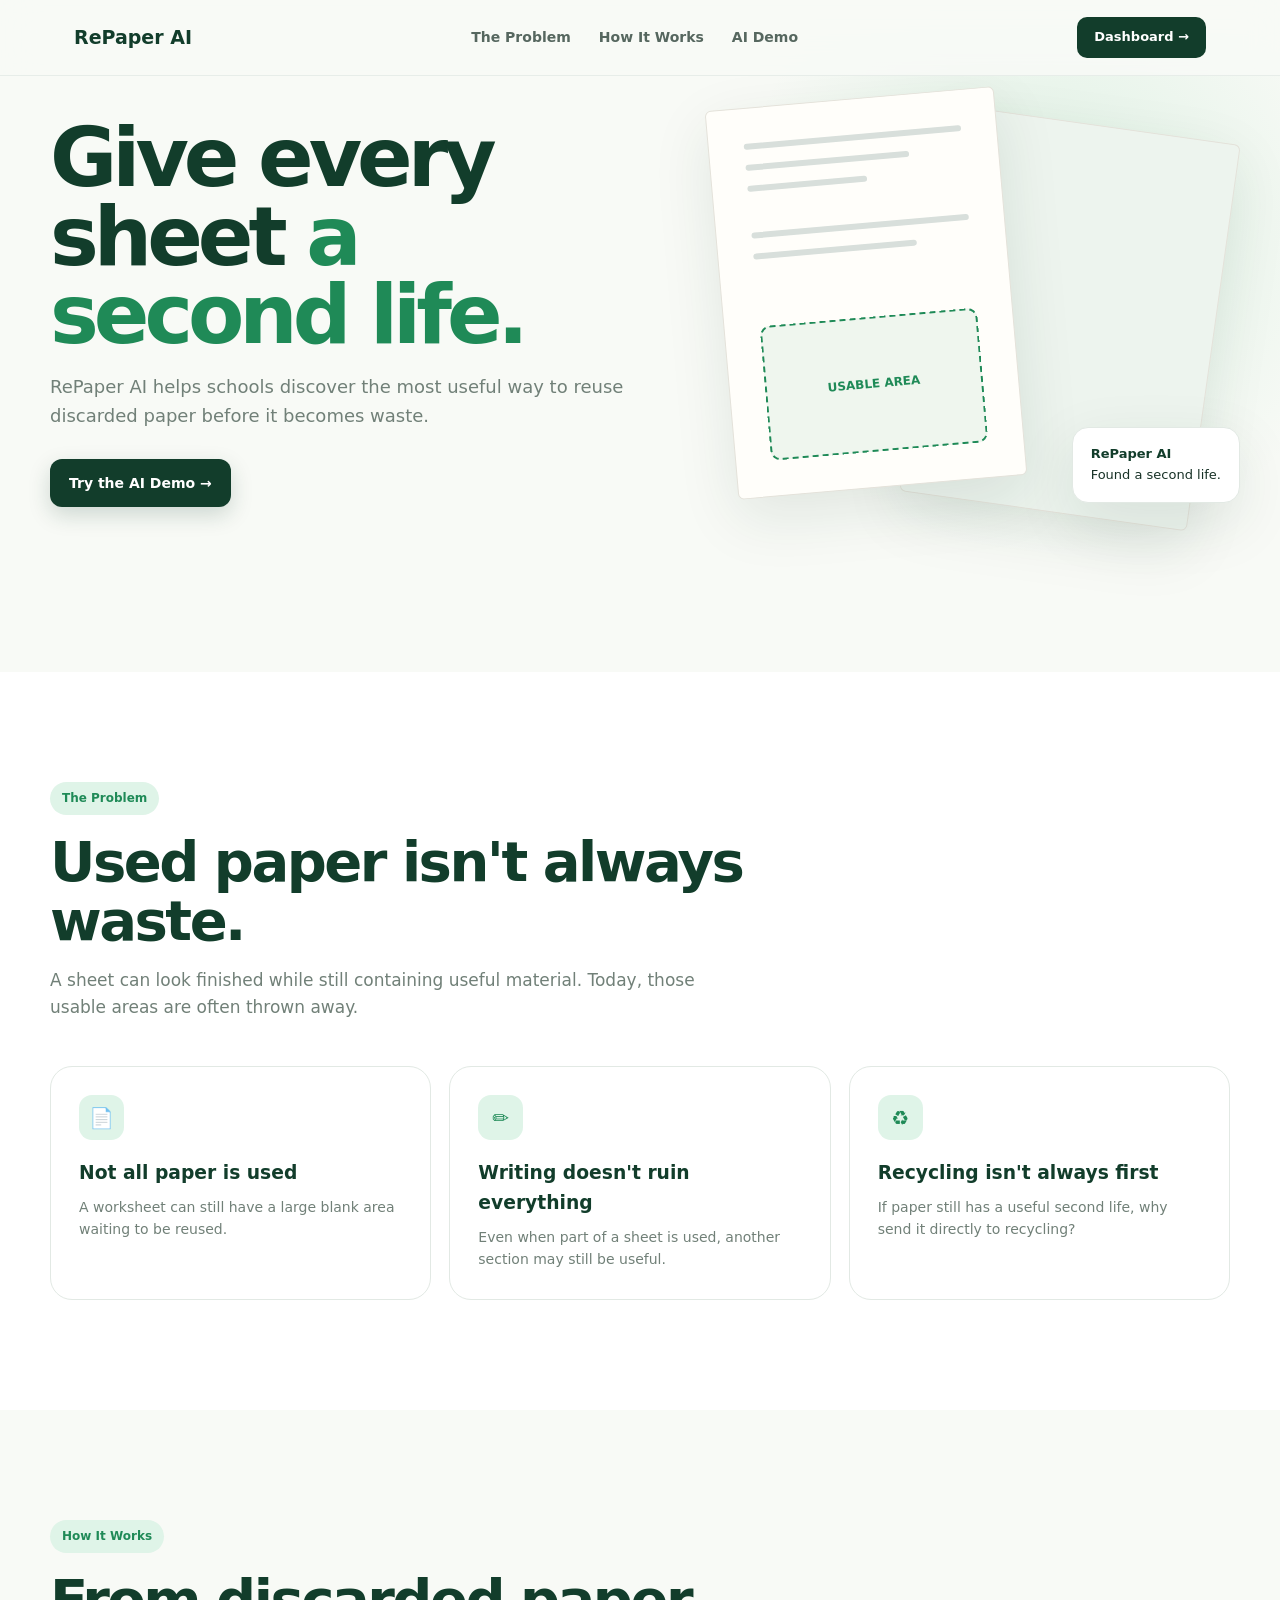
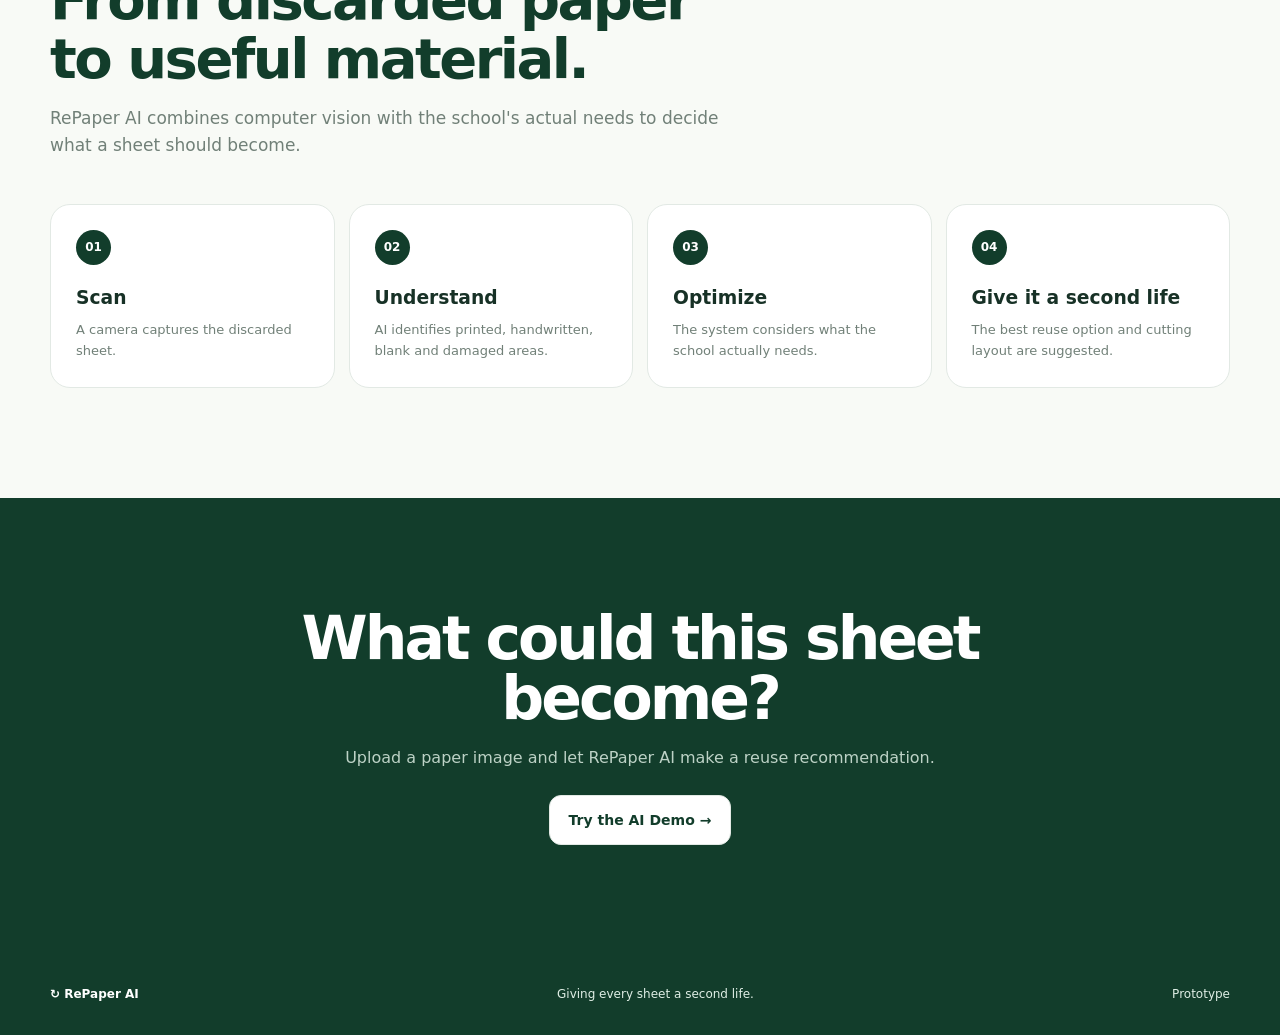
==== index.html @ 97ad45c4 "initial commit" ====
<!DOCTYPE html>
<html lang="en">
<head>
  <meta charset="UTF-8">
  <meta name="viewport" content="width=device-width, initial-scale=1.0">

  <title>RePaper AI</title>

  <link rel="stylesheet" href="style.css">
</head>

<body>

<nav class="navbar">

  <div class="nav">

    <a href="index.html" class="logo">
      RePaper AI
    </a>

    <div class="nav-links">
      <a href="#problem">The Problem</a>
      <a href="#how">How It Works</a>
      <a href="demo.html">AI Demo</a>
    </div>

    <a href="dashboard.html" class="nav-button">
      Dashboard →
    </a>

  </div>

</nav>


<main class="page">

  <!-- HERO -->

  <section class="hero">

    <div class="container hero-grid">

      <div>

        <h1>
          Give every sheet
          <span>a second life.</span>
        </h1>

        <p class="hero-text">
          RePaper AI helps schools discover the most useful
          way to reuse discarded paper before it becomes waste.
        </p>

        <div class="hero-buttons">

          <a href="demo.html" class="btn btn-primary">
            Try the AI Demo →
          </a>

        </div>

      </div>


      <div class="paper-scene">

        <div class="paper back"></div>

        <div class="paper front">

          <div class="paper-line"></div>
          <div class="paper-line medium"></div>
          <div class="paper-line short"></div>

          <br>

          <div class="paper-line"></div>
          <div class="paper-line medium"></div>

          <div class="blank-area">
            USABLE AREA
          </div>

        </div>

        <div class="ai-bubble">

          <strong>
            RePaper AI
          </strong>

          Found a
          second life.

        </div>

      </div>

    </div>

  </section>


  <!-- PROBLEM -->

  <section id="problem" class="problem">

    <div class="container">

      <div class="section-title">

        <div class="eyebrow">
          The Problem
        </div>

        <h2>
          Used paper isn't always waste.
        </h2>

        <p>
          A sheet can look finished while still containing
          useful material. Today, those usable areas are often
          thrown away.
        </p>

      </div>


      <div class="problem-grid">

        <div class="card">

          <div class="card-icon">📄</div>

          <h3>
            Not all paper is used
          </h3>

          <p>
            A worksheet can still have a large blank area
            waiting to be reused.
          </p>

        </div>


        <div class="card">

          <div class="card-icon">✏️</div>

          <h3>
            Writing doesn't ruin everything
          </h3>

          <p>
            Even when part of a sheet is used, another
            section may still be useful.
          </p>

        </div>


        <div class="card">

          <div class="card-icon">♻️</div>

          <h3>
            Recycling isn't always first
          </h3>

          <p>
            If paper still has a useful second life,
            why send it directly to recycling?
          </p>

        </div>

      </div>

    </div>

  </section>


  <!-- HOW IT WORKS -->

  <section id="how">

    <div class="container">

      <div class="section-title">

        <div class="eyebrow">
          How It Works
        </div>

        <h2>
          From discarded paper to useful material.
        </h2>

        <p>
          RePaper AI combines computer vision with the
          school's actual needs to decide what a sheet
          should become.
        </p>

      </div>


      <div class="steps">

        <div class="step">

          <div class="step-number">
            01
          </div>

          <h3>
            Scan
          </h3>

          <p>
            A camera captures the discarded sheet.
          </p>

        </div>


        <div class="step">

          <div class="step-number">
            02
          </div>

          <h3>
            Understand
          </h3>

          <p>
            AI identifies printed, handwritten,
            blank and damaged areas.
          </p>

        </div>


        <div class="step">

          <div class="step-number">
            03
          </div>

          <h3>
            Optimize
          </h3>

          <p>
            The system considers what the school
            actually needs.
          </p>

        </div>


        <div class="step">

          <div class="step-number">
            04
          </div>

          <h3>
            Give it a second life
          </h3>

          <p>
            The best reuse option and cutting layout
            are suggested.
          </p>

        </div>

      </div>

    </div>

  </section>


  <!-- CTA -->

  <section class="cta">

    <div class="cta-inner">

      <h2>
        What could this sheet become?
      </h2>

      <p>
        Upload a paper image and let RePaper AI make
        a reuse recommendation.
      </p>

      <a href="demo.html" class="btn btn-secondary">
        Try the AI Demo →
      </a>

    </div>

  </section>

</main>


<footer>

  <div class="container footer">

    <strong>
      ↻ RePaper AI
    </strong>

    <span>
      Giving every sheet a second life.
    </span>

    <span>
      Prototype
    </span>

  </div>

</footer>

</body>
</html>
---- style.css ----
:root {
  --green-dark: #123d2b;
  --green: #1f8a57;
  --green-light: #dff4e8;
  --cream: #f8faf6;
  --paper: #fffefa;
  --text: #173126;
  --muted: #718078;
  --line: #e2e9e4;
  --white: #ffffff;
  --shadow: 0 20px 60px rgba(18, 61, 43, 0.1);
  --radius: 22px;
}

* {
  box-sizing: border-box;
  margin: 0;
  padding: 0;
}

html {
  scroll-behavior: smooth;
}

body {
  font-family:
    Inter,
    ui-sans-serif,
    system-ui,
    -apple-system,
    BlinkMacSystemFont,
    "Segoe UI",
    sans-serif;

  background: var(--cream);
  color: var(--text);
  line-height: 1.6;
}

a {
  color: inherit;
  text-decoration: none;
}

button,
input,
select {
  font: inherit;
}

button {
  cursor: pointer;
}

/* NAV */

.navbar {
  position: fixed;
  top: 0;
  left: 0;
  right: 0;
  z-index: 100;

  height: 76px;

  background: rgba(248, 250, 246, 0.88);
  backdrop-filter: blur(18px);

  border-bottom: 1px solid rgba(226, 233, 228, 0.7);
}

.nav {
  position: relative;
  max-width: 1180px;
  height: 100%;
  margin: auto;
  padding: 0 24px;

  display: flex;
  align-items: center;
  justify-content: space-between;
}

.logo {
  position: relative;
  z-index: 1;
  display: flex;
  align-items: center;
  gap: 10px;

  font-weight: 850;
  font-size: 19px;
  color: var(--green-dark);
}

.logo-mark {
  width: 37px;
  height: 37px;

  display: grid;
  place-items: center;

  border-radius: 11px;

  background: var(--green-dark);
  color: white;

  font-size: 20px;
}

.nav-links {
  display: flex;
  gap: 28px;

  color: #56675f;
  font-size: 14px;
  font-weight: 600;
}

.nav-links a:hover {
  color: var(--green);
}

.nav-button {
  padding: 10px 17px;

  border-radius: 10px;

  background: var(--green-dark);
  color: white;

  font-size: 13px;
  font-weight: 700;
}

.page-title-pill {
  position: absolute;
  left: 50%;
  top: 50%;
  transform: translate(-50%, -50%);
  display: inline-flex;
  align-items: center;
  justify-content: center;
  color: var(--green-dark);
  font-size: 18px;
  font-weight: 900;
  letter-spacing: 0.10em;
  text-transform: uppercase;
  z-index: 0;
}

.nav-button {
  position: relative;
  z-index: 1;
}

/* GENERAL */

.container {
  width: min(1180px, calc(100% - 48px));
  margin: auto;
}

.page {
  padding-top: 52px;
}

section {
  padding: 110px 0;
}

.eyebrow {
  display: inline-flex;
  padding: 7px 12px;

  background: var(--green-light);
  color: var(--green);

  border-radius: 999px;

  font-size: 12px;
  font-weight: 800;

  margin-bottom: 18px;
}

.section-title {
  max-width: 700px;
  margin-bottom: 45px;
}

.section-title h2 {
  font-size: clamp(36px, 5vw, 56px);
  line-height: 1.05;
  letter-spacing: -2.5px;

  color: var(--green-dark);

  margin-bottom: 16px;
}

.section-title p {
  color: var(--muted);
  font-size: 17px;
}

.btn {
  display: inline-flex;
  align-items: center;
  justify-content: center;
  gap: 8px;

  border: 0;
  border-radius: 12px;

  padding: 13px 19px;

  font-size: 14px;
  font-weight: 750;

  transition: 0.2s;
}

.btn:hover {
  transform: translateY(-2px);
}

.btn-primary {
  background: var(--green-dark);
  color: white;

  box-shadow: 0 8px 22px rgba(18, 61, 43, 0.18);
}

.btn-secondary {
  background: white;
  color: var(--green-dark);
  border: 1px solid var(--line);
}

/* HERO */

.hero {
  min-height: 620px;
  padding-top: 12px;

  display: flex;
  align-items: center;

  position: relative;
  overflow: hidden;

  background:
    radial-gradient(
      circle at 82% 30%,
      rgba(79, 190, 125, 0.16),
      transparent 28%
    ),
    var(--cream);
}

.hero-grid {
  display: grid;
  grid-template-columns: 1fr 0.9fr;
  gap: 42px;

  align-items: center;
}

.hero h1 {
  max-width: 720px;

  font-size: clamp(52px, 7vw, 82px);
  line-height: 0.96;
  letter-spacing: -5px;

  color: var(--green-dark);

  margin: 0 0 18px;
}

.hero h1 span {
  color: var(--green);
}

.hero-text {
  max-width: 610px;

  color: var(--muted);

  font-size: 18px;

  margin-bottom: 28px;
}

.hero-buttons {
  display: flex;
  gap: 10px;
  flex-wrap: wrap;
}

/* PAPER VISUAL */

.paper-scene {
  position: relative;
  height: 470px;
}

.paper {
  position: absolute;

  width: 290px;
  height: 390px;

  background: var(--paper);

  border: 1px solid #e4e2da;

  border-radius: 6px;

  box-shadow: var(--shadow);
}

.paper.back {
  top: 45px;
  right: 15px;

  transform: rotate(8deg);

  background: #edf4ee;
}

.paper.front {
  top: 20px;
  left: 30px;

  transform: rotate(-5deg);

  padding: 35px;
}

.paper-line {
  height: 6px;
  background: #d8dfdb;
  border-radius: 10px;

  margin-bottom: 15px;
}

.paper-line.short {
  width: 55%;
}

.paper-line.medium {
  width: 75%;
}

.blank-area {
  position: absolute;

  left: 35px;
  right: 35px;
  bottom: 35px;

  height: 135px;

  border: 2px dashed var(--green);

  background: rgba(31, 138, 87, 0.07);

  border-radius: 10px;

  display: grid;
  place-items: center;

  color: var(--green);
  font-size: 12px;
  font-weight: 800;
}

.ai-bubble {
  position: absolute;

  right: -10px;
  bottom: 45px;

  padding: 16px 18px;

  background: white;

  border: 1px solid var(--line);

  border-radius: 16px;

  box-shadow: var(--shadow);

  font-size: 13px;
}

.ai-bubble strong {
  display: block;
  color: var(--green-dark);
}

/* PROBLEM */

.problem {
  background: white;
}

.problem-grid {
  display: grid;
  grid-template-columns: repeat(3, 1fr);
  gap: 18px;
}

.card {
  padding: 28px;

  background: white;

  border: 1px solid var(--line);
  border-radius: var(--radius);

  transition: 0.25s;
}

.card:hover {
  transform: translateY(-5px);
  box-shadow: var(--shadow);
}

.card-icon {
  width: 45px;
  height: 45px;

  display: grid;
  place-items: center;

  background: var(--green-light);
  color: var(--green);

  border-radius: 13px;

  margin-bottom: 18px;

  font-size: 20px;
}

.card h3 {
  color: var(--green-dark);
  margin-bottom: 8px;
}

.card p {
  color: var(--muted);
  font-size: 14px;
}

/* HOW IT WORKS */

.steps {
  display: grid;
  grid-template-columns: repeat(4, 1fr);
  gap: 14px;
}

.step {
  position: relative;

  padding: 25px;

  background: white;

  border: 1px solid var(--line);
  border-radius: 20px;
}

.step-number {
  width: 35px;
  height: 35px;

  display: grid;
  place-items: center;

  border-radius: 50%;

  background: var(--green-dark);
  color: white;

  font-size: 12px;
  font-weight: 800;

  margin-bottom: 18px;
}

.step h3 {
  margin-bottom: 7px;
}

.step p {
  color: var(--muted);
  font-size: 13px;
}

/* CTA */

.cta {
  background: var(--green-dark);
  color: white;

  text-align: center;
}

.cta-inner {
  max-width: 720px;
  margin: auto;
}

.cta h2 {
  font-size: clamp(38px, 5vw, 60px);
  line-height: 1;
  letter-spacing: -3px;

  margin-bottom: 17px;
}

.cta p {
  color: #bdd2c6;
  margin-bottom: 25px;
}

/* DEMO */

.demo-page {
  min-height: calc(100vh - 76px);
  padding: 100px 0;
}

.demo-layout {
  display: grid;
  grid-template-columns: 0.9fr 1.1fr;
  gap: 20px;
}

.demo-card {
  background: white;

  border: 1px solid var(--line);
  border-radius: 25px;

  padding: 25px;

  box-shadow: var(--shadow);
}

.upload {
  min-height: 420px;

  border: 2px dashed #cbd9d0;

  border-radius: 18px;

  display: flex;
  flex-direction: column;
  align-items: center;
  justify-content: center;

  text-align: center;

  padding: 30px;

  transition: 0.2s;
}

.upload:hover {
  border-color: var(--green);
  background: #f7fcf8;
}

.upload-icon {
  font-size: 45px;
  margin-bottom: 14px;
}

.upload h3 {
  color: var(--green-dark);
  margin-bottom: 7px;
}

.upload p {
  color: var(--muted);
  font-size: 13px;
  margin-bottom: 20px;
}

#fileInput {
  display: none;
}

.analysis {
  min-height: 420px;
}

.analysis-placeholder {
  height: 360px;

  display: grid;
  place-items: center;

  text-align: center;

  color: var(--muted);
}

.result {
  display: none;
}

.result-top {
  display: flex;
  align-items: center;
  gap: 15px;

  padding-bottom: 20px;

  border-bottom: 1px solid var(--line);
}

.confidence {
  width: 68px;
  height: 68px;

  border-radius: 50%;

  background: var(--green-light);

  display: grid;
  place-items: center;

  color: var(--green);

  font-size: 17px;
  font-weight: 850;
}

.result-top strong {
  color: var(--green-dark);
}

.result-top p {
  color: var(--muted);
  font-size: 12px;
}

.recommendation {
  padding: 20px 0;
}

.recommendation-label {
  color: var(--muted);
  font-size: 11px;
  text-transform: uppercase;
  letter-spacing: 1px;
}

.recommendation h3 {
  color: var(--green);
  font-size: 25px;
  margin-top: 3px;
}

.recommendation p {
  color: var(--muted);
  font-size: 14px;
}

.text-only-result {
  min-height: 220px;
  display: grid;
  place-items: center;
  text-align: center;
  border-radius: 12px;
  background: #f5f7f5;
  border: 1px dashed #cbd9d0;
  color: var(--muted);
  font-size: 18px;
  font-weight: 600;
}

.cut-paper {
  height: 220px;

  background: #fffef9;

  border: 1px solid #dddcd3;

  border-radius: 12px;

  position: relative;

  overflow: hidden;
}

.uploaded-image-placeholder {
  width: 100%;
  min-height: 210px;
  display: grid;
  place-items: center;
  border-radius: 14px;
  background: #f3f7f4;
  border: 1px dashed #bfd3c5;
  color: var(--muted);
  font-size: 14px;
  font-weight: 600;
  margin-bottom: 16px;
}

.uploaded-image-placeholder span {
  color: var(--muted);
  font-size: 18px;
  font-weight: 600;
}

.cut-image {
  width: 100%;
  height: 100%;
  object-fit: cover;
  display: block;
  filter: saturate(0.85) contrast(1.02);
}

.cut-overlay-canvas {
  position: absolute;
  inset: 0;
  width: 100%;
  height: 100%;
  display: block;
  pointer-events: none;
}

.cut-overlay {
  position: absolute;
  background: rgba(80, 155, 116, 0.38);
  border: 2px solid rgba(26, 82, 55, 0.8);
  box-shadow: inset 0 0 0 9999px rgba(255, 255, 255, 0.08);
}

.cut-overlay-top-left {
  top: 12%;
  left: 6%;
  width: 36%;
  height: 32%;
}

.cut-overlay-top-right {
  top: 12%;
  right: 6%;
  width: 36%;
  height: 32%;
}

.cut-overlay-bottom-left {
  bottom: 12%;
  left: 6%;
  width: 36%;
  height: 32%;
}

.cut-overlay-bottom-right {
  bottom: 12%;
  right: 6%;
  width: 36%;
  height: 32%;
}

.cut-label {
  position: absolute;

  padding: 5px 8px;

  background: rgba(16, 82, 52, 0.9);
  color: white;

  border-radius: 5px;

  font-size: 9px;
  font-weight: 800;

  letter-spacing: 0.06em;
}

.cut-label.one {
  top: 12px;
  left: 12px;
}

.cut-label.two {
  top: 12px;
  right: 12px;
}

.cut-label.three {
  bottom: 12px;
  left: 12px;
}

.cut-label.four {
  bottom: 12px;
  right: 12px;
}

/* IMPACT */

.impact-hero {
  padding: 120px 0 80px;
}

.impact-intro {
  max-width: 750px;
}

.impact-intro h1 {
  font-size: clamp(48px, 7vw, 78px);
  line-height: 0.98;
  letter-spacing: -4px;
  color: var(--green-dark);
  margin-bottom: 20px;
}

.impact-intro p {
  color: var(--muted);
  font-size: 18px;
}

.impact-flow {
  display: grid;
  grid-template-columns: repeat(5, 1fr);
  gap: 10px;

  margin-top: 70px;
}

.impact-step {
  padding: 25px 15px;

  background: white;

  border: 1px solid var(--line);

  border-radius: 18px;

  text-align: center;
}

.impact-step div {
  font-size: 28px;
  margin-bottom: 8px;
}

.impact-step strong {
  display: block;
  font-size: 13px;
}

.impact-step span {
  color: var(--muted);
  font-size: 11px;
}

/* DASHBOARD */

.dashboard-page {
  min-height: 100vh;
  padding-top: 76px;
}

.dashboard-shell {
  min-height: calc(100vh - 76px);

  display: grid;
  grid-template-columns: 215px 1fr;
}

.sidebar {
  background: var(--green-dark);
  color: white;

  padding: 30px 15px;
}

.sidebar-logo {
  padding: 0 12px 30px;

  font-size: 18px;
  font-weight: 850;
}

.sidebar-logo span {
  color: #56c985;
}

.sidebar-nav {
  display: flex;
  flex-direction: column;
  gap: 5px;
}

.sidebar-link {
  width: 100%;

  padding: 11px 12px;

  border: 0;
  border-radius: 9px;

  background: transparent;

  color: #9db5a7;

  text-align: left;

  font-size: 13px;
  font-weight: 650;
}

.sidebar-link:hover,
.sidebar-link.active {
  background: rgba(255,255,255,0.09);
  color: white;
}

.dashboard-main {
  padding: 36px 32px 32px;
  background: #f5f9f6;
}

.dashboard-header {
  display: flex;
  justify-content: space-between;
  align-items: flex-start;
  gap: 20px;
  margin-bottom: 22px;
}

.dashboard-header h1 {
  font-size: 30px;
  color: var(--green-dark);
  letter-spacing: -1px;
  margin-bottom: 4px;
}

.dashboard-header p {
  color: var(--muted);
  font-size: 13px;
}

.org-block {
  display: flex;
  align-items: center;
  gap: 12px;
  padding: 8px 10px;
  border-radius: 14px;
  background: rgba(255,255,255,0.55);
  border: 1px solid rgba(18, 61, 43, 0.05);
}

.org-meta {
  display: flex;
  flex-direction: column;
  align-items: flex-start;
  gap: 2px;
}

.org-meta strong {
  color: var(--green-dark);
  font-size: 14px;
}

.avatar {
  width: 38px;
  height: 38px;

  display: grid;
  place-items: center;

  border-radius: 50%;

  background: var(--green-light);
  color: var(--green);

  font-size: 12px;
  font-weight: 800;
}

.dashboard-stats {
  display: grid;
  grid-template-columns: repeat(3, minmax(0, 1fr));
  gap: 14px;
  margin-bottom: 18px;
}

.stat {
  padding: 20px 18px;
  background: white;
  border: 1px solid var(--line);
  border-radius: 17px;
  box-shadow: 0 10px 24px rgba(18, 61, 43, 0.04);
}

.stat span {
  display: block;
  color: var(--muted);
  font-size: 11px;
  margin-bottom: 6px;
}

.stat strong {
  color: var(--green-dark);
  font-size: 28px;
  letter-spacing: -0.06em;
}

.dashboard-grid {
  display: grid;
  grid-template-columns: 1.4fr 0.9fr;
  gap: 15px;
  align-items: start;
}

.dashboard-card {
  padding: 22px;
  background: white;
  border: 1px solid var(--line);
  border-radius: 18px;
  box-shadow: 0 10px 26px rgba(18, 61, 43, 0.04);
}

.dashboard-card h3 {
  color: var(--green-dark);
  font-size: 15px;
  margin-bottom: 20px;
}

.single-grid {
  grid-template-columns: 1fr;
}

.dashboard-summary-card {
  min-height: 260px;
}

.summary-list {
  display: grid;
  gap: 16px;
}

.summary-item {
  display: flex;
  justify-content: space-between;
  align-items: center;
  gap: 16px;
  padding: 14px 16px;
  background: #f4faf6;
  border: 1px solid var(--line);
  border-radius: 12px;
}

.summary-label {
  color: var(--muted);
  font-size: 12px;
}

.summary-item strong {
  color: var(--green-dark);
  font-size: 14px;
}

.status-good {
  color: var(--green);
}

.activity-list {
  display: grid;
  gap: 14px;
}

.activity-item {
  display: flex;
  justify-content: space-between;
  align-items: center;
  gap: 16px;
  padding: 14px 16px;
  background: #f7faf8;
  border: 1px solid var(--line);
  border-radius: 12px;
}

.activity-item strong {
  display: block;
  color: var(--green-dark);
  font-size: 14px;
  margin-bottom: 4px;
}

.activity-item p {
  color: var(--muted);
  font-size: 12px;
}

.pill {
  display: inline-flex;
  align-items: center;
  justify-content: center;
  padding: 6px 10px;
  border-radius: 999px;
  font-size: 11px;
  font-weight: 700;
}

.pill-green {
  background: rgba(31, 138, 87, 0.12);
  color: var(--green);
}

.pill-blue {
  background: rgba(49, 104, 180, 0.12);
  color: #2f5e9b;
}

.pill-muted {
  background: rgba(113, 128, 120, 0.1);
  color: var(--muted);
}

.chart {
  height: 210px;

  display: flex;
  align-items: flex-end;
  justify-content: space-around;

  border-bottom: 1px solid var(--line);
}

.bar {
  width: 28px;
  background: var(--green);
  border-radius: 6px 6px 0 0;
}

.bar-35 { height: 35%; }
.bar-48 { height: 48%; }
.bar-42 { height: 42%; }
.bar-65 { height: 65%; }
.bar-55 { height: 55%; }
.bar-78 { height: 78%; }
.bar-70 { height: 70%; }

.chart-labels {
  display: flex;
  justify-content: space-around;

  padding-top: 8px;

  color: var(--muted);
  font-size: 9px;
}

.dashboard-note {
  color: var(--muted);
  font-size: 13px;
  margin-bottom: 25px;
}

.demand {
  margin-bottom: 20px;
}

.demand-header {
  display: flex;
  justify-content: space-between;

  font-size: 12px;

  margin-bottom: 7px;
}

.demand-header span {
  color: var(--green);
  font-weight: 800;
}

.progress {
  height: 7px;

  background: #e9efeb;

  border-radius: 99px;
}

.progress-fill {
  height: 100%;

  background: var(--green);

  border-radius: inherit;
}

.progress-fill-82 { width: 82%; }
.progress-fill-64 { width: 64%; }
.progress-fill-28 { width: 28%; }

.slider-row {
  margin-bottom: 25px;
}

.slider-header {
  display: flex;
  justify-content: space-between;
  margin-bottom: 8px;
  font-size: 13px;
}

.slider-value {
  color: var(--green);
}

.slider-input {
  width: 100%;
  accent-color: #1f8a57;
}

.placeholder-icon {
  font-size: 42px;
  margin-bottom: 12px;
}

.placeholder-copy {
  margin-top: 5px;
}

.uploaded-image {
  width: 100%;
  max-height: 250px;
  object-fit: contain;
  border-radius: 10px;
  margin-bottom: 18px;
}

.analysis-icon {
  font-size: 40px;
  margin-bottom: 12px;
}

.analysis-copy {
  color: var(--muted);
  font-size: 13px;
  margin-top: 5px;
}

/* FOOTER */

footer {
  padding: 30px 0;

  background: var(--green-dark);

  color: #dfeee5;

  font-size: 12px;
}

.footer {
  display: flex;
  justify-content: space-between;
  align-items: center;
  gap: 16px;
}

.footer strong {
  color: #ffffff;
}

/* RESPONSIVE */

@media (max-width: 900px) {

  .nav-links {
    display: none;
  }

  .hero-grid,
  .demo-layout {
    grid-template-columns: 1fr;
  }

  .paper-scene {
    max-width: 500px;
    margin: auto;
  }

  .steps {
    grid-template-columns: repeat(2, 1fr);
  }

  .problem-grid {
    grid-template-columns: 1fr;
  }

  .impact-flow {
    grid-template-columns: repeat(2, 1fr);
  }

  .dashboard-shell {
    grid-template-columns: 1fr;
  }

  .sidebar {
    display: none;
  }
}

@media (max-width: 600px) {

  .container {
    width: min(100% - 32px, 1180px);
  }

  section {
    padding: 75px 0;
  }

  .hero {
    min-height: auto;
    padding: 90px 0;
  }

  .hero h1 {
    letter-spacing: -3px;
  }

  .paper-scene {
    transform: scale(0.85);
    margin-left: -20px;
    margin-right: -20px;
  }

  .steps,
  .impact-flow,
  .dashboard-stats,
  .dashboard-grid {
    grid-template-columns: 1fr;
  }

  .dashboard-main {
    padding: 25px 18px;
  }

  .dashboard-header {
    align-items: flex-start;
  }

  .org {
    display: none;
  }

  .footer {
    flex-direction: column;
    gap: 8px;
  }

}
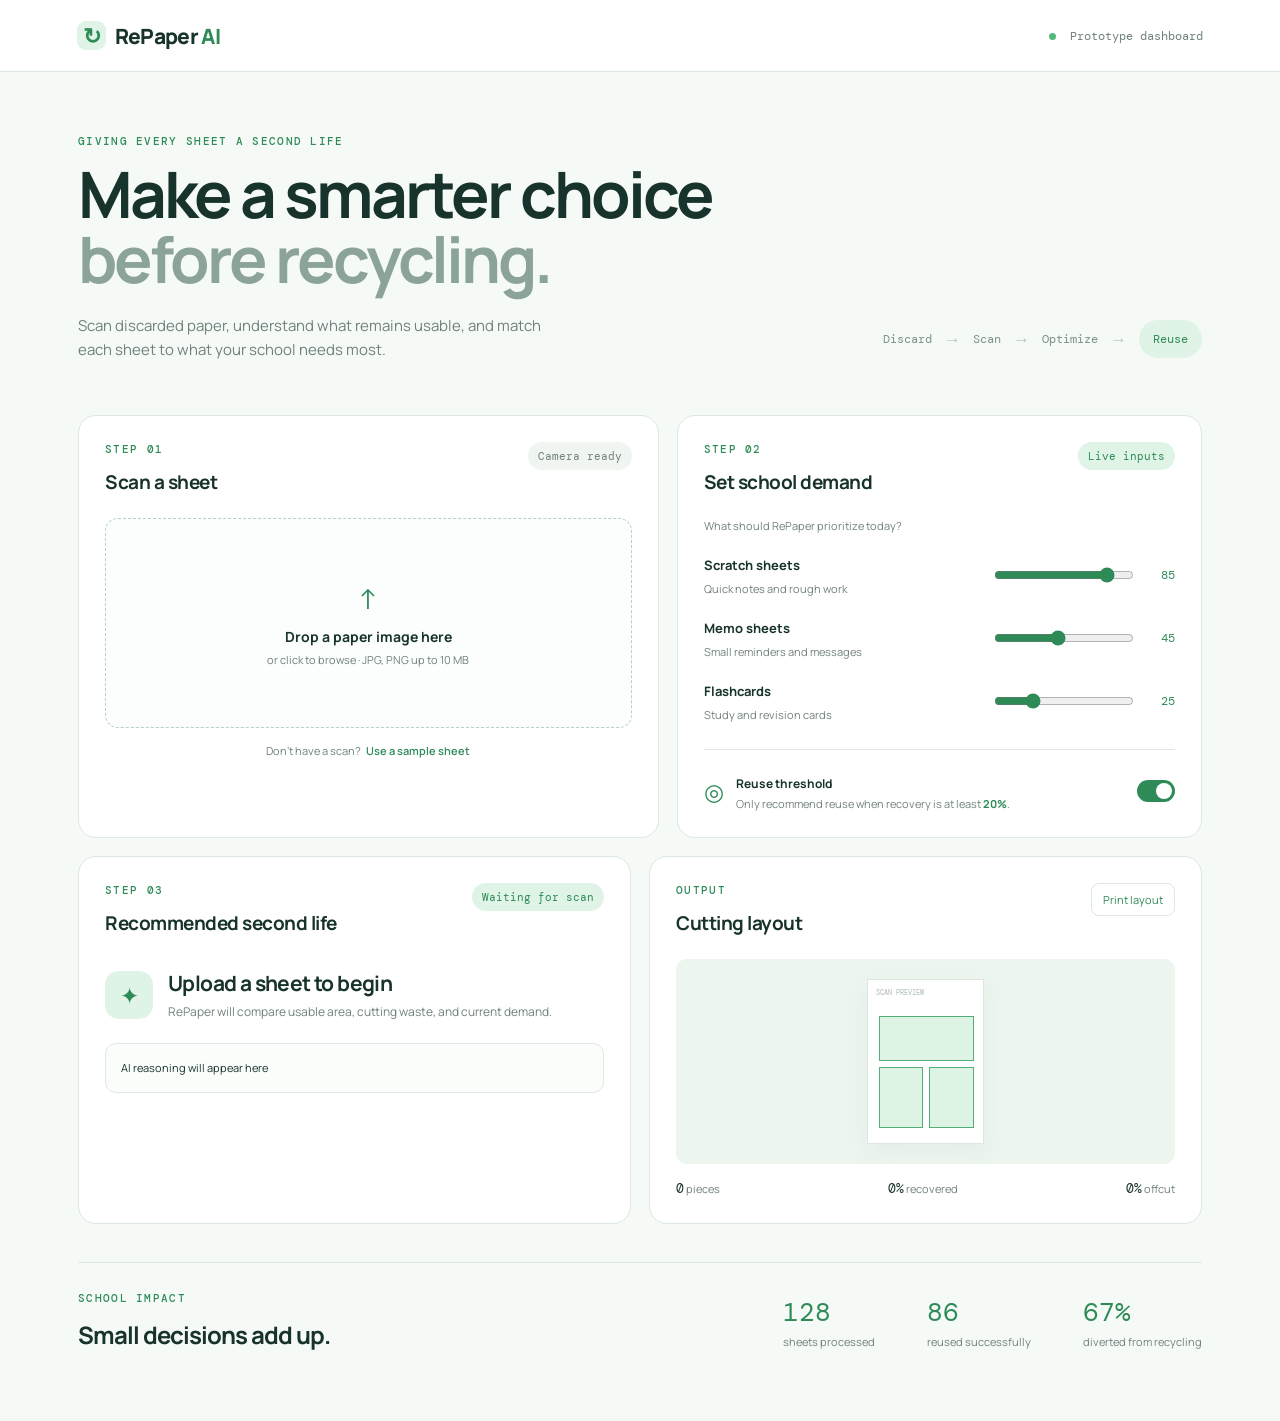
==== commit 3b4867d4: "My version" ====
--- a/index.html
+++ b/index.html
@@ -1,339 +1,21 @@
-<!DOCTYPE html>
+<!doctype html>
 <html lang="en">
 <head>
-  <meta charset="UTF-8">
-  <meta name="viewport" content="width=device-width, initial-scale=1.0">
-
+  <meta charset="UTF-8" />
+  <meta name="viewport" content="width=device-width, initial-scale=1.0" />
   <title>RePaper AI</title>
-
-  <link rel="stylesheet" href="style.css">
+  <link rel="stylesheet" href="styles.css" />
 </head>
-
 <body>
-
-<nav class="navbar">
-
-  <div class="nav">
-
-    <a href="index.html" class="logo">
-      RePaper AI
-    </a>
-
-    <div class="nav-links">
-      <a href="#problem">The Problem</a>
-      <a href="#how">How It Works</a>
-      <a href="demo.html">AI Demo</a>
-    </div>
-
-    <a href="dashboard.html" class="nav-button">
-      Dashboard →
-    </a>
-
-  </div>
-
-</nav>
-
-
-<main class="page">
-
-  <!-- HERO -->
-
-  <section class="hero">
-
-    <div class="container hero-grid">
-
-      <div>
-
-        <h1>
-          Give every sheet
-          <span>a second life.</span>
-        </h1>
-
-        <p class="hero-text">
-          RePaper AI helps schools discover the most useful
-          way to reuse discarded paper before it becomes waste.
-        </p>
-
-        <div class="hero-buttons">
-
-          <a href="demo.html" class="btn btn-primary">
-            Try the AI Demo →
-          </a>
-
-        </div>
-
-      </div>
-
-
-      <div class="paper-scene">
-
-        <div class="paper back"></div>
-
-        <div class="paper front">
-
-          <div class="paper-line"></div>
-          <div class="paper-line medium"></div>
-          <div class="paper-line short"></div>
-
-          <br>
-
-          <div class="paper-line"></div>
-          <div class="paper-line medium"></div>
-
-          <div class="blank-area">
-            USABLE AREA
-          </div>
-
-        </div>
-
-        <div class="ai-bubble">
-
-          <strong>
-            RePaper AI
-          </strong>
-
-          Found a
-          second life.
-
-        </div>
-
-      </div>
-
-    </div>
-
-  </section>
-
-
-  <!-- PROBLEM -->
-
-  <section id="problem" class="problem">
-
-    <div class="container">
-
-      <div class="section-title">
-
-        <div class="eyebrow">
-          The Problem
-        </div>
-
-        <h2>
-          Used paper isn't always waste.
-        </h2>
-
-        <p>
-          A sheet can look finished while still containing
-          useful material. Today, those usable areas are often
-          thrown away.
-        </p>
-
-      </div>
-
-
-      <div class="problem-grid">
-
-        <div class="card">
-
-          <div class="card-icon">📄</div>
-
-          <h3>
-            Not all paper is used
-          </h3>
-
-          <p>
-            A worksheet can still have a large blank area
-            waiting to be reused.
-          </p>
-
-        </div>
-
-
-        <div class="card">
-
-          <div class="card-icon">✏️</div>
-
-          <h3>
-            Writing doesn't ruin everything
-          </h3>
-
-          <p>
-            Even when part of a sheet is used, another
-            section may still be useful.
-          </p>
-
-        </div>
-
-
-        <div class="card">
-
-          <div class="card-icon">♻️</div>
-
-          <h3>
-            Recycling isn't always first
-          </h3>
-
-          <p>
-            If paper still has a useful second life,
-            why send it directly to recycling?
-          </p>
-
-        </div>
-
-      </div>
-
-    </div>
-
-  </section>
-
-
-  <!-- HOW IT WORKS -->
-
-  <section id="how">
-
-    <div class="container">
-
-      <div class="section-title">
-
-        <div class="eyebrow">
-          How It Works
-        </div>
-
-        <h2>
-          From discarded paper to useful material.
-        </h2>
-
-        <p>
-          RePaper AI combines computer vision with the
-          school's actual needs to decide what a sheet
-          should become.
-        </p>
-
-      </div>
-
-
-      <div class="steps">
-
-        <div class="step">
-
-          <div class="step-number">
-            01
-          </div>
-
-          <h3>
-            Scan
-          </h3>
-
-          <p>
-            A camera captures the discarded sheet.
-          </p>
-
-        </div>
-
-
-        <div class="step">
-
-          <div class="step-number">
-            02
-          </div>
-
-          <h3>
-            Understand
-          </h3>
-
-          <p>
-            AI identifies printed, handwritten,
-            blank and damaged areas.
-          </p>
-
-        </div>
-
-
-        <div class="step">
-
-          <div class="step-number">
-            03
-          </div>
-
-          <h3>
-            Optimize
-          </h3>
-
-          <p>
-            The system considers what the school
-            actually needs.
-          </p>
-
-        </div>
-
-
-        <div class="step">
-
-          <div class="step-number">
-            04
-          </div>
-
-          <h3>
-            Give it a second life
-          </h3>
-
-          <p>
-            The best reuse option and cutting layout
-            are suggested.
-          </p>
-
-        </div>
-
-      </div>
-
-    </div>
-
-  </section>
-
-
-  <!-- CTA -->
-
-  <section class="cta">
-
-    <div class="cta-inner">
-
-      <h2>
-        What could this sheet become?
-      </h2>
-
-      <p>
-        Upload a paper image and let RePaper AI make
-        a reuse recommendation.
-      </p>
-
-      <a href="demo.html" class="btn btn-secondary">
-        Try the AI Demo →
-      </a>
-
-    </div>
-
-  </section>
-
-</main>
-
-
-<footer>
-
-  <div class="container footer">
-
-    <strong>
-      ↻ RePaper AI
-    </strong>
-
-    <span>
-      Giving every sheet a second life.
-    </span>
-
-    <span>
-      Prototype
-    </span>
-
-  </div>
-
-</footer>
-
+  <header class="topbar"><div class="brand"><span class="brand-mark">↻</span><span>RePaper <em>AI</em></span></div><span class="status"><i></i> Prototype dashboard</span></header>
+  <main class="shell">
+    <section class="hero"><div><p class="eyebrow">GIVING EVERY SHEET A SECOND LIFE</p><h1>Make a smarter choice<br /><span>before recycling.</span></h1><p class="hero-copy">Scan discarded paper, understand what remains usable, and match each sheet to what your school needs most.</p></div><div class="flow"><span>Discard</span><b>→</b><span>Scan</span><b>→</b><span>Optimize</span><b>→</b><span class="active">Reuse</span></div></section>
+    <section class="workspace">
+      <div class="panel"><div class="panel-heading"><div><p class="eyebrow">STEP 01</p><h2>Scan a sheet</h2></div><span class="step-badge">Camera ready</span></div><label class="dropzone" id="dropzone" for="fileInput"><input id="fileInput" type="file" accept="image/*" /><div id="dropContent"><span class="upload-icon">↑</span><strong>Drop a paper image here</strong><small>or click to browse · JPG, PNG up to 10 MB</small></div><img id="preview" alt="Uploaded paper preview" hidden /></label><div class="sample-row"><span>Don't have a scan?</span><button class="text-button" id="sampleBtn">Use a sample sheet</button></div><div class="analysis hidden" id="analysis"><div class="analysis-title"><span>Computer vision estimate</span><strong id="confidence">--</strong></div><div class="meter"><span id="meterFill"></span></div><div class="stats"><div><b id="blankStat">--</b><small>usable blank</small></div><div><b id="printedStat">--</b><small>printed / marked</small></div><div><b id="damageStat">--</b><small>damage / edge loss</small></div></div></div></div>
+      <div class="panel"><div class="panel-heading"><div><p class="eyebrow">STEP 02</p><h2>Set school demand</h2></div><span class="step-badge green">Live inputs</span></div><p class="muted">What should RePaper prioritize today?</p><div class="demand-list"><label><span><b>Scratch sheets</b><small>Quick notes and rough work</small></span><input type="range" min="0" max="100" value="85" data-demand="scratch" /><output>85</output></label><label><span><b>Memo sheets</b><small>Small reminders and messages</small></span><input type="range" min="0" max="100" value="45" data-demand="memo" /><output>45</output></label><label><span><b>Flashcards</b><small>Study and revision cards</small></span><input type="range" min="0" max="100" value="25" data-demand="flashcards" /><output>25</output></label></div><div class="rule"></div><div class="principle"><span>◎</span><div><b>Reuse threshold</b><small>Only recommend reuse when recovery is at least <strong>20%</strong>.</small></div><button class="toggle on" aria-label="Toggle reuse threshold"><i></i></button></div></div>
+    </section>
+    <section class="result-grid"><div class="panel result-panel"><div class="panel-heading"><div><p class="eyebrow">STEP 03</p><h2>Recommended second life</h2></div><span class="decision" id="decision">Waiting for scan</span></div><div class="recommendation"><div class="recommend-icon" id="recommendIcon">✦</div><div><h3 id="recommendation">Upload a sheet to begin</h3><p id="recommendationCopy">RePaper will compare usable area, cutting waste, and current demand.</p></div></div><div class="reasoning" id="reasoning"><span>AI reasoning will appear here</span></div></div><div class="panel layout-panel"><div class="panel-heading"><div><p class="eyebrow">OUTPUT</p><h2>Cutting layout</h2></div><button class="outline-button" id="printBtn">Print layout</button></div><div class="paper-preview"><div class="paper-sheet"><span class="paper-label">SCAN PREVIEW</span><div class="cut cut-a"></div><div class="cut cut-b"></div><div class="cut cut-c"></div></div></div><div class="layout-meta"><span><b id="pieceCount">0</b> pieces</span><span><b id="recovered">0%</b> recovered</span><span><b id="waste">0%</b> offcut</span></div></div></section>
+    <section class="impact"><div><p class="eyebrow">SCHOOL IMPACT</p><h2>Small decisions add up.</h2></div><div class="impact-metrics"><div><b id="processed">128</b><span>sheets processed</span></div><div><b id="reused">86</b><span>reused successfully</span></div><div><b id="diverted">67%</b><span>diverted from recycling</span></div></div></section>
+  </main><script type="module" src="app.js"></script>
 </body>
-</html>+</html>
--- a/styles.css
+++ b/styles.css
@@ -0,0 +1,2 @@
+@import url('https://fonts.googleapis.com/css2?family=DM+Mono:wght@400;500&family=Manrope:wght@400;500;600;700;800&display=swap');
+:root{--ink:#17332b;--muted:#70817b;--line:#dce8e1;--mint:#dff4e6;--green:#2e8b57;--cream:#f6faf7;--white:#fff}*{box-sizing:border-box}body{margin:0;background:var(--cream);color:var(--ink);font-family:Manrope,Arial,sans-serif}.topbar{height:72px;background:#fff;border-bottom:1px solid var(--line);display:flex;align-items:center;justify-content:space-between;padding:0 6vw}.brand{font-size:21px;font-weight:800;letter-spacing:-.7px;display:flex;align-items:center;gap:9px}.brand em{font-style:normal;color:var(--green)}.brand-mark{width:29px;height:29px;display:grid;place-items:center;border-radius:9px;background:var(--mint);color:var(--green);font-size:22px}.status{font:12px 'DM Mono';color:var(--muted)}.status i{display:inline-block;width:7px;height:7px;background:#52b978;border-radius:50%;margin-right:7px}.shell{max-width:1180px;margin:auto;padding:62px 28px 70px}.hero{display:flex;justify-content:space-between;align-items:end;margin-bottom:52px}.eyebrow{color:var(--green);font:500 11px 'DM Mono';letter-spacing:1.3px;margin:0 0 13px}.hero h1{font-size:clamp(38px,5vw,65px);line-height:1.02;letter-spacing:-3px;margin:0 0 22px}.hero h1 span{color:#8ca39a}.hero-copy{color:var(--muted);font-size:15px;line-height:1.65;max-width:480px;margin:0}.flow{display:flex;align-items:center;gap:12px;color:#7b9288;font:12px 'DM Mono';padding-bottom:5px}.flow b{color:#b5c7be;font-size:17px}.flow .active{color:var(--green);background:var(--mint);padding:11px 14px;border-radius:20px}.workspace,.result-grid{display:grid;grid-template-columns:1.05fr .95fr;gap:18px;margin-bottom:18px}.result-grid{grid-template-columns:1fr 1fr}.panel{background:var(--white);border:1px solid var(--line);border-radius:18px;padding:26px}.panel-heading{display:flex;justify-content:space-between;align-items:start;margin-bottom:23px}.panel-heading h2{font-size:19px;letter-spacing:-.5px;margin:0}.step-badge,.decision{background:#f0f5f2;color:#71837a;border-radius:20px;font:11px 'DM Mono';padding:7px 10px}.step-badge.green{color:var(--green);background:var(--mint)}.dropzone{height:210px;border:1.5px dashed #b7d1c2;border-radius:13px;display:grid;place-items:center;text-align:center;cursor:pointer;overflow:hidden;background:#fbfefc}.dropzone:hover{background:#f2fbf5}.dropzone input{display:none}.upload-icon{font-size:28px;color:var(--green);display:block;margin-bottom:10px}.dropzone strong{font-size:14px;display:block}.dropzone small,.sample-row,.muted,.demand-list small,.principle small{display:block;color:var(--muted);font-size:11px;margin-top:6px}.dropzone img{width:100%;height:100%;object-fit:contain}.sample-row{display:flex;justify-content:center;gap:5px;margin-top:15px}.text-button{border:0;background:none;color:var(--green);font:600 11px Manrope;cursor:pointer;padding:0}.analysis{margin-top:22px}.hidden{display:none}.analysis-title{display:flex;justify-content:space-between;font-size:12px}.analysis-title strong{color:var(--green);font:12px 'DM Mono'}.meter{height:6px;background:#edf3ef;border-radius:5px;margin:10px 0 15px}.meter span{height:100%;background:var(--green);display:block;border-radius:5px;width:0;transition:.5s}.stats{display:flex;justify-content:space-between}.stats b{display:block;font:17px 'DM Mono';color:var(--ink)}.stats small{color:var(--muted);font-size:10px}.demand-panel>.muted{margin-top:-13px;margin-bottom:25px}.demand-list label{display:grid;grid-template-columns:1fr 140px 28px;align-items:center;gap:15px;margin:20px 0}.demand-list b{font-size:13px}.demand-list output{font:12px 'DM Mono';text-align:right;color:var(--green)}input[type=range]{accent-color:var(--green);width:100%}.rule{border-top:1px solid var(--line);margin:27px 0 21px}.principle{display:flex;align-items:center;gap:12px}.principle>span{font-size:23px;color:var(--green)}.principle b{font-size:12px}.principle small{margin-top:3px}.principle small strong{color:var(--green)}.toggle{margin-left:auto;border:0;border-radius:20px;background:#d7e4dc;width:38px;height:22px;padding:3px;cursor:pointer}.toggle i{display:block;width:16px;height:16px;background:white;border-radius:50%;transition:.2s}.toggle.on{background:var(--green)}.toggle.on i{transform:translateX(16px)}.decision{color:var(--green);background:var(--mint)}.recommendation{display:flex;gap:15px;align-items:center;padding:10px 0 22px}.recommend-icon{background:var(--mint);color:var(--green);width:48px;height:48px;display:grid;place-items:center;border-radius:14px;font-size:23px}.recommendation h3{font-size:21px;margin:0 0 6px;letter-spacing:-.6px}.recommendation p{font-size:12px;color:var(--muted);margin:0;line-height:1.5}.reasoning{border:1px solid var(--line);background:#fbfdfb;border-radius:11px;padding:15px;color:var(--muted);font-size:11px;line-height:1.6}.reasoning span{color:var(--ink)}.outline-button{border:1px solid var(--line);background:white;border-radius:8px;padding:8px 11px;color:var(--green);font:11px Manrope;cursor:pointer}.paper-preview{height:205px;border-radius:11px;background:#edf5ef;display:grid;place-items:center}.paper-sheet{height:165px;width:117px;background:#fff;border:1px solid #dce8df;box-shadow:0 8px 20px #cfe0d455;position:relative;overflow:hidden}.paper-label{font:7px 'DM Mono';color:#b0bdb6;position:absolute;top:8px;left:8px}.cut{position:absolute;border:1px solid #52ad79;background:#ccefd7aa}.cut-a{left:11px;top:36px;width:95px;height:45px}.cut-b{left:11px;top:87px;width:44px;height:61px}.cut-c{left:61px;top:87px;width:45px;height:61px}.layout-meta{display:flex;justify-content:space-between;font-size:11px;color:var(--muted);margin-top:16px}.layout-meta b{color:var(--ink);font:13px 'DM Mono'}.impact{margin-top:38px;border-top:1px solid var(--line);padding-top:28px;display:flex;justify-content:space-between;align-items:end}.impact h2{font-size:24px;letter-spacing:-1px;margin:0}.impact-metrics{display:flex;gap:52px}.impact-metrics b{font:26px 'DM Mono';display:block;color:var(--green)}.impact-metrics span{font-size:11px;color:var(--muted)}@media(max-width:800px){.hero,.impact{display:block}.flow{margin-top:28px}.workspace,.result-grid{grid-template-columns:1fr}.impact-metrics{margin-top:25px;gap:22px;flex-wrap:wrap}.shell{padding-top:38px}.demand-list label{grid-template-columns:1fr 110px 25px}}
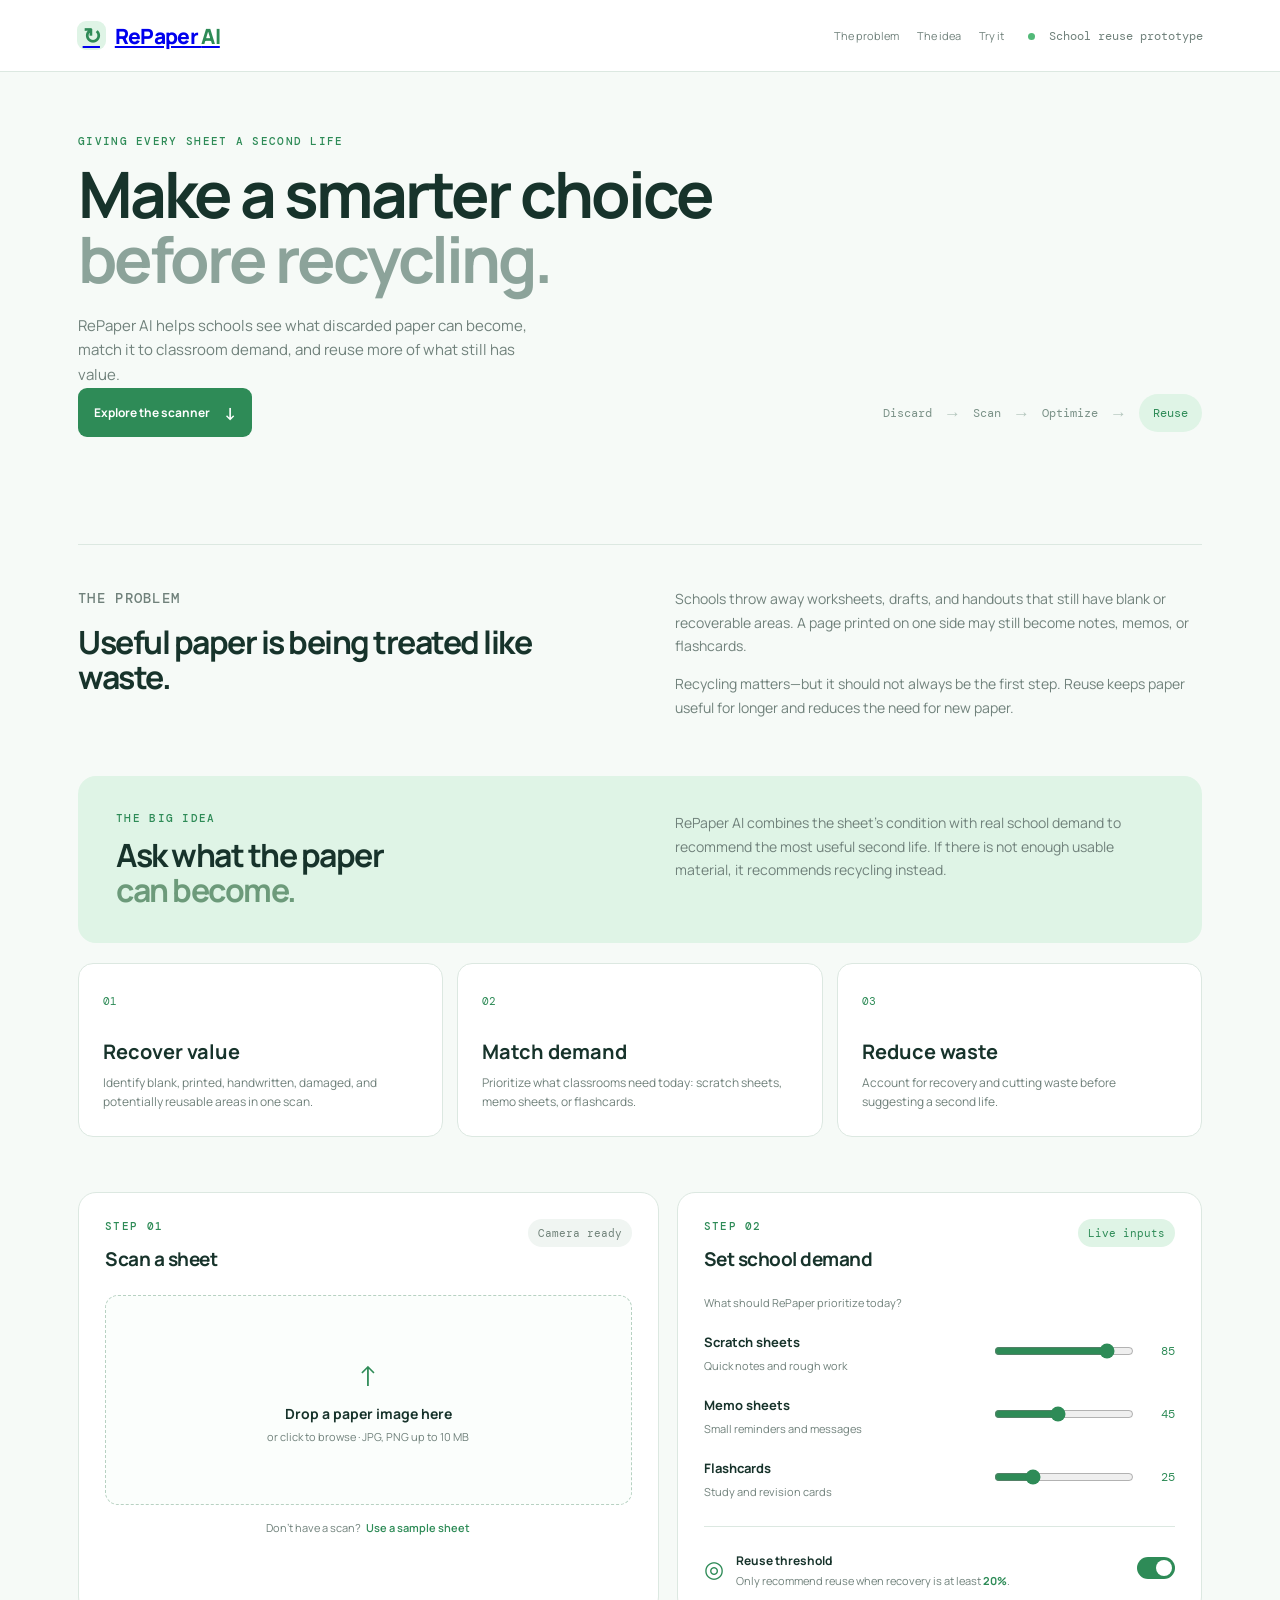
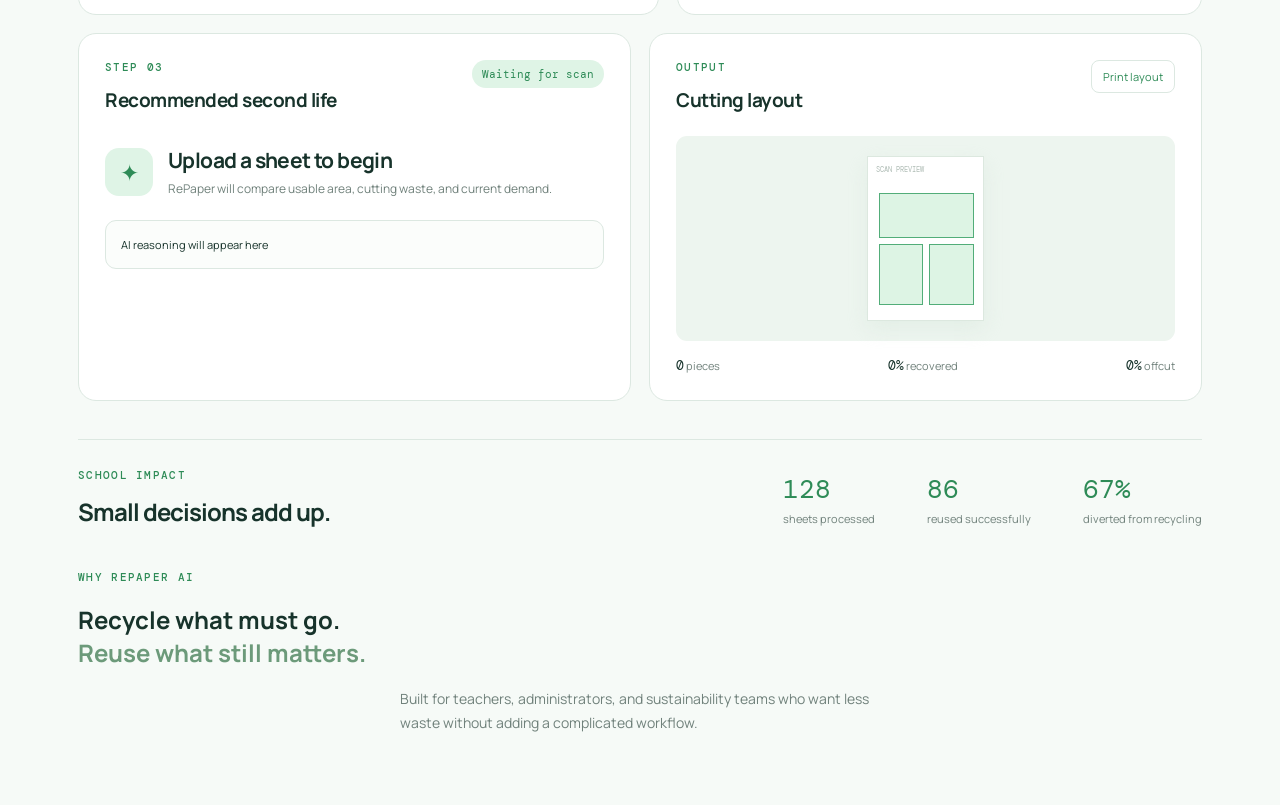
==== commit 69cbd446: "Added info about the problem and how the product is good." ====
--- a/index.html
+++ b/index.html
@@ -3,19 +3,27 @@
 <head>
   <meta charset="UTF-8" />
   <meta name="viewport" content="width=device-width, initial-scale=1.0" />
-  <title>RePaper AI</title>
+  <meta name="description" content="RePaper AI helps schools give discarded paper a useful second life before recycling." />
+  <title>RePaper AI — Give Every Sheet a Second Life</title>
   <link rel="stylesheet" href="styles.css" />
+  <link rel="stylesheet" href="profile.css" />
+  <link rel="stylesheet" href="merged-profile.css" />
+  <link rel="stylesheet" href="landing.css" />
 </head>
 <body>
-  <header class="topbar"><div class="brand"><span class="brand-mark">↻</span><span>RePaper <em>AI</em></span></div><span class="status"><i></i> Prototype dashboard</span></header>
-  <main class="shell">
-    <section class="hero"><div><p class="eyebrow">GIVING EVERY SHEET A SECOND LIFE</p><h1>Make a smarter choice<br /><span>before recycling.</span></h1><p class="hero-copy">Scan discarded paper, understand what remains usable, and match each sheet to what your school needs most.</p></div><div class="flow"><span>Discard</span><b>→</b><span>Scan</span><b>→</b><span>Optimize</span><b>→</b><span class="active">Reuse</span></div></section>
-    <section class="workspace">
+  <header class="topbar"><a class="brand" href="#top"><span class="brand-mark">↻</span><span>RePaper <em>AI</em></span></a><nav class="site-nav"><a href="#problem">The problem</a><a href="#solution">The idea</a><a href="#scanner">Try it</a></nav><span class="status"><i></i> School reuse prototype</span></header>
+  <main class="shell" id="top">
+    <section class="hero landing-hero"><div><p class="eyebrow">GIVING EVERY SHEET A SECOND LIFE</p><h1>Make a smarter choice<br /><span>before recycling.</span></h1><p class="hero-copy">RePaper AI helps schools see what discarded paper can become, match it to classroom demand, and reuse more of what still has value.</p><a class="hero-cta" href="#scanner">Explore the scanner <span>↓</span></a></div><div class="flow"><span>Discard</span><b>→</b><span>Scan</span><b>→</b><span>Optimize</span><b>→</b><span class="active">Reuse</span></div></section>
+    <section class="story-grid" id="problem"><div><p class="eyebrow">THE PROBLEM</p><h2>Useful paper is being treated like waste.</h2></div><div><p>Schools throw away worksheets, drafts, and handouts that still have blank or recoverable areas. A page printed on one side may still become notes, memos, or flashcards.</p><p>Recycling matters—but it should not always be the first step. Reuse keeps paper useful for longer and reduces the need for new paper.</p></div></section>
+    <section class="idea-banner" id="solution"><div><p class="eyebrow">THE BIG IDEA</p><h2>Ask what the paper<br /><span>can become.</span></h2></div><p>RePaper AI combines the sheet’s condition with real school demand to recommend the most useful second life. If there is not enough usable material, it recommends recycling instead.</p></section>
+    <section class="value-cards"><article><span>01</span><h3>Recover value</h3><p>Identify blank, printed, handwritten, damaged, and potentially reusable areas in one scan.</p></article><article><span>02</span><h3>Match demand</h3><p>Prioritize what classrooms need today: scratch sheets, memo sheets, or flashcards.</p></article><article><span>03</span><h3>Reduce waste</h3><p>Account for recovery and cutting waste before suggesting a second life.</p></article></section>
+    <section class="workspace" id="scanner">
       <div class="panel"><div class="panel-heading"><div><p class="eyebrow">STEP 01</p><h2>Scan a sheet</h2></div><span class="step-badge">Camera ready</span></div><label class="dropzone" id="dropzone" for="fileInput"><input id="fileInput" type="file" accept="image/*" /><div id="dropContent"><span class="upload-icon">↑</span><strong>Drop a paper image here</strong><small>or click to browse · JPG, PNG up to 10 MB</small></div><img id="preview" alt="Uploaded paper preview" hidden /></label><div class="sample-row"><span>Don't have a scan?</span><button class="text-button" id="sampleBtn">Use a sample sheet</button></div><div class="analysis hidden" id="analysis"><div class="analysis-title"><span>Computer vision estimate</span><strong id="confidence">--</strong></div><div class="meter"><span id="meterFill"></span></div><div class="stats"><div><b id="blankStat">--</b><small>usable blank</small></div><div><b id="printedStat">--</b><small>printed / marked</small></div><div><b id="damageStat">--</b><small>damage / edge loss</small></div></div></div></div>
       <div class="panel"><div class="panel-heading"><div><p class="eyebrow">STEP 02</p><h2>Set school demand</h2></div><span class="step-badge green">Live inputs</span></div><p class="muted">What should RePaper prioritize today?</p><div class="demand-list"><label><span><b>Scratch sheets</b><small>Quick notes and rough work</small></span><input type="range" min="0" max="100" value="85" data-demand="scratch" /><output>85</output></label><label><span><b>Memo sheets</b><small>Small reminders and messages</small></span><input type="range" min="0" max="100" value="45" data-demand="memo" /><output>45</output></label><label><span><b>Flashcards</b><small>Study and revision cards</small></span><input type="range" min="0" max="100" value="25" data-demand="flashcards" /><output>25</output></label></div><div class="rule"></div><div class="principle"><span>◎</span><div><b>Reuse threshold</b><small>Only recommend reuse when recovery is at least <strong>20%</strong>.</small></div><button class="toggle on" aria-label="Toggle reuse threshold"><i></i></button></div></div>
     </section>
     <section class="result-grid"><div class="panel result-panel"><div class="panel-heading"><div><p class="eyebrow">STEP 03</p><h2>Recommended second life</h2></div><span class="decision" id="decision">Waiting for scan</span></div><div class="recommendation"><div class="recommend-icon" id="recommendIcon">✦</div><div><h3 id="recommendation">Upload a sheet to begin</h3><p id="recommendationCopy">RePaper will compare usable area, cutting waste, and current demand.</p></div></div><div class="reasoning" id="reasoning"><span>AI reasoning will appear here</span></div></div><div class="panel layout-panel"><div class="panel-heading"><div><p class="eyebrow">OUTPUT</p><h2>Cutting layout</h2></div><button class="outline-button" id="printBtn">Print layout</button></div><div class="paper-preview"><div class="paper-sheet"><span class="paper-label">SCAN PREVIEW</span><div class="cut cut-a"></div><div class="cut cut-b"></div><div class="cut cut-c"></div></div></div><div class="layout-meta"><span><b id="pieceCount">0</b> pieces</span><span><b id="recovered">0%</b> recovered</span><span><b id="waste">0%</b> offcut</span></div></div></section>
     <section class="impact"><div><p class="eyebrow">SCHOOL IMPACT</p><h2>Small decisions add up.</h2></div><div class="impact-metrics"><div><b id="processed">128</b><span>sheets processed</span></div><div><b id="reused">86</b><span>reused successfully</span></div><div><b id="diverted">67%</b><span>diverted from recycling</span></div></div></section>
+    <section class="profile-footer landing-footer"><p class="eyebrow">WHY REPAPER AI</p><h2>Recycle what must go.<br /><span>Reuse what still matters.</span></h2><p>Built for teachers, administrators, and sustainability teams who want less waste without adding a complicated workflow.</p></section>
   </main><script type="module" src="app.js"></script>
 </body>
 </html>
--- a/profile.css
+++ b/profile.css
@@ -0,0 +1 @@
+.product-profile{display:grid;grid-template-columns:auto 1fr auto;gap:20px;align-items:center;background:#eef8f0;border:1px solid #cfe6d5;border-radius:18px;padding:22px 25px;margin-bottom:18px}.profile-avatar{width:58px;height:58px;display:grid;place-items:center;border-radius:17px;background:var(--green);color:#fff;font-size:34px}.profile-main .eyebrow{margin-bottom:6px}.profile-main h2{font-size:22px;letter-spacing:-.7px;margin:0 0 5px}.profile-main p:not(.eyebrow){color:var(--muted);font-size:12px;line-height:1.5;margin:0;max-width:570px}.profile-tags{display:flex;gap:7px;flex-wrap:wrap;margin-top:11px}.profile-tags span{border:1px solid #c9dfcf;border-radius:20px;color:var(--green);font:10px 'DM Mono';padding:6px 8px}.profile-details{border-left:1px solid #cfe2d4;padding-left:24px;display:grid;gap:12px;min-width:205px}.profile-details small{display:block;color:var(--muted);font:10px 'DM Mono';letter-spacing:1px;margin-bottom:4px}.profile-details strong{font-size:11px}.profile-status{color:var(--green)}.profile-status i{display:inline-block;width:6px;height:6px;background:#52b978;border-radius:50%;margin-right:5px}@media(max-width:800px){.product-profile{grid-template-columns:auto 1fr}.profile-details{grid-column:1/-1;border-left:0;border-top:1px solid #cfe2d4;padding:15px 0 0;display:flex;justify-content:space-between}}
--- a/merged-profile.css
+++ b/merged-profile.css
@@ -0,0 +1 @@
+.merged-profile{border-top:1px solid var(--line);margin-top:70px;padding-top:70px}.merged-profile .profile-hero{padding-bottom:65px}.merged-profile .profile-hero h2{font-size:clamp(38px,5vw,65px);line-height:1.02;letter-spacing:-3px;margin:0 0 22px}.merged-profile .profile-hero h2 span,.merged-profile .profile-footer h2 span{color:#8ca39a}.merged-profile .profile-footer{padding-bottom:0}.merged-profile .profile-intro,.merged-profile .profile-spec{padding-left:0;padding-right:0}.merged-profile .profile-cards{padding-left:0;padding-right:0}.merged-profile .profile-lead{max-width:520px;color:var(--muted);font-size:15px;line-height:1.7;margin:0}.merged-profile .profile-footer h2{font-size:36px;line-height:1.05;letter-spacing:-2px;margin:0 0 27px}@media(max-width:800px){.merged-profile{margin-top:45px;padding-top:45px}.merged-profile .profile-hero{grid-template-columns:1fr;gap:40px}.merged-profile .profile-orb{width:260px;height:260px}}
--- a/landing.css
+++ b/landing.css
@@ -0,0 +1 @@
+.site-nav{display:flex;gap:18px;margin-left:auto;margin-right:24px}.site-nav a{color:var(--muted);font-size:11px;text-decoration:none}.site-nav a:hover{color:var(--green)}.landing-hero{padding-bottom:55px}.hero-cta{display:inline-flex;gap:14px;align-items:center;background:var(--green);border-radius:9px;color:#fff;text-decoration:none;font-size:12px;font-weight:700;padding:13px 16px}.hero-cta span{font-size:17px}.story-grid{border-top:1px solid var(--line);padding:42px 0;display:grid;grid-template-columns:1fr 1fr;gap:70px}.story-grid h2,.idea-banner h2{font-size:32px;line-height:1.1;letter-spacing:-1.5px;margin:0}.story-grid p,.idea-banner>p{color:var(--muted);font-size:14px;line-height:1.7;margin:0 0 14px}.idea-banner{display:grid;grid-template-columns:1fr 1fr;gap:70px;background:var(--mint);border-radius:18px;padding:35px 38px;margin-bottom:20px}.idea-banner h2 span,.landing-footer h2 span{color:#6c9a7a}.value-cards{display:grid;grid-template-columns:repeat(3,1fr);gap:14px;margin-bottom:55px}.value-cards article{background:#fff;border:1px solid var(--line);border-radius:15px;padding:24px}.value-cards article>span{color:var(--green);font:11px 'DM Mono'}.value-cards h3{font-size:20px;margin:28px 0 8px}.value-cards p{color:var(--muted);font-size:12px;line-height:1.6;margin:0}.landing-footer{margin-top:42px}.landing-footer>p:last-child{color:var(--muted);font-size:14px;line-height:1.7;max-width:480px;margin:0 auto}.landing-footer h2{margin-bottom:18px}@media(max-width:800px){.site-nav{display:none}.story-grid,.idea-banner{grid-template-columns:1fr;gap:12px}.idea-banner{padding:26px}.value-cards{grid-template-columns:1fr;margin-bottom:35px}}
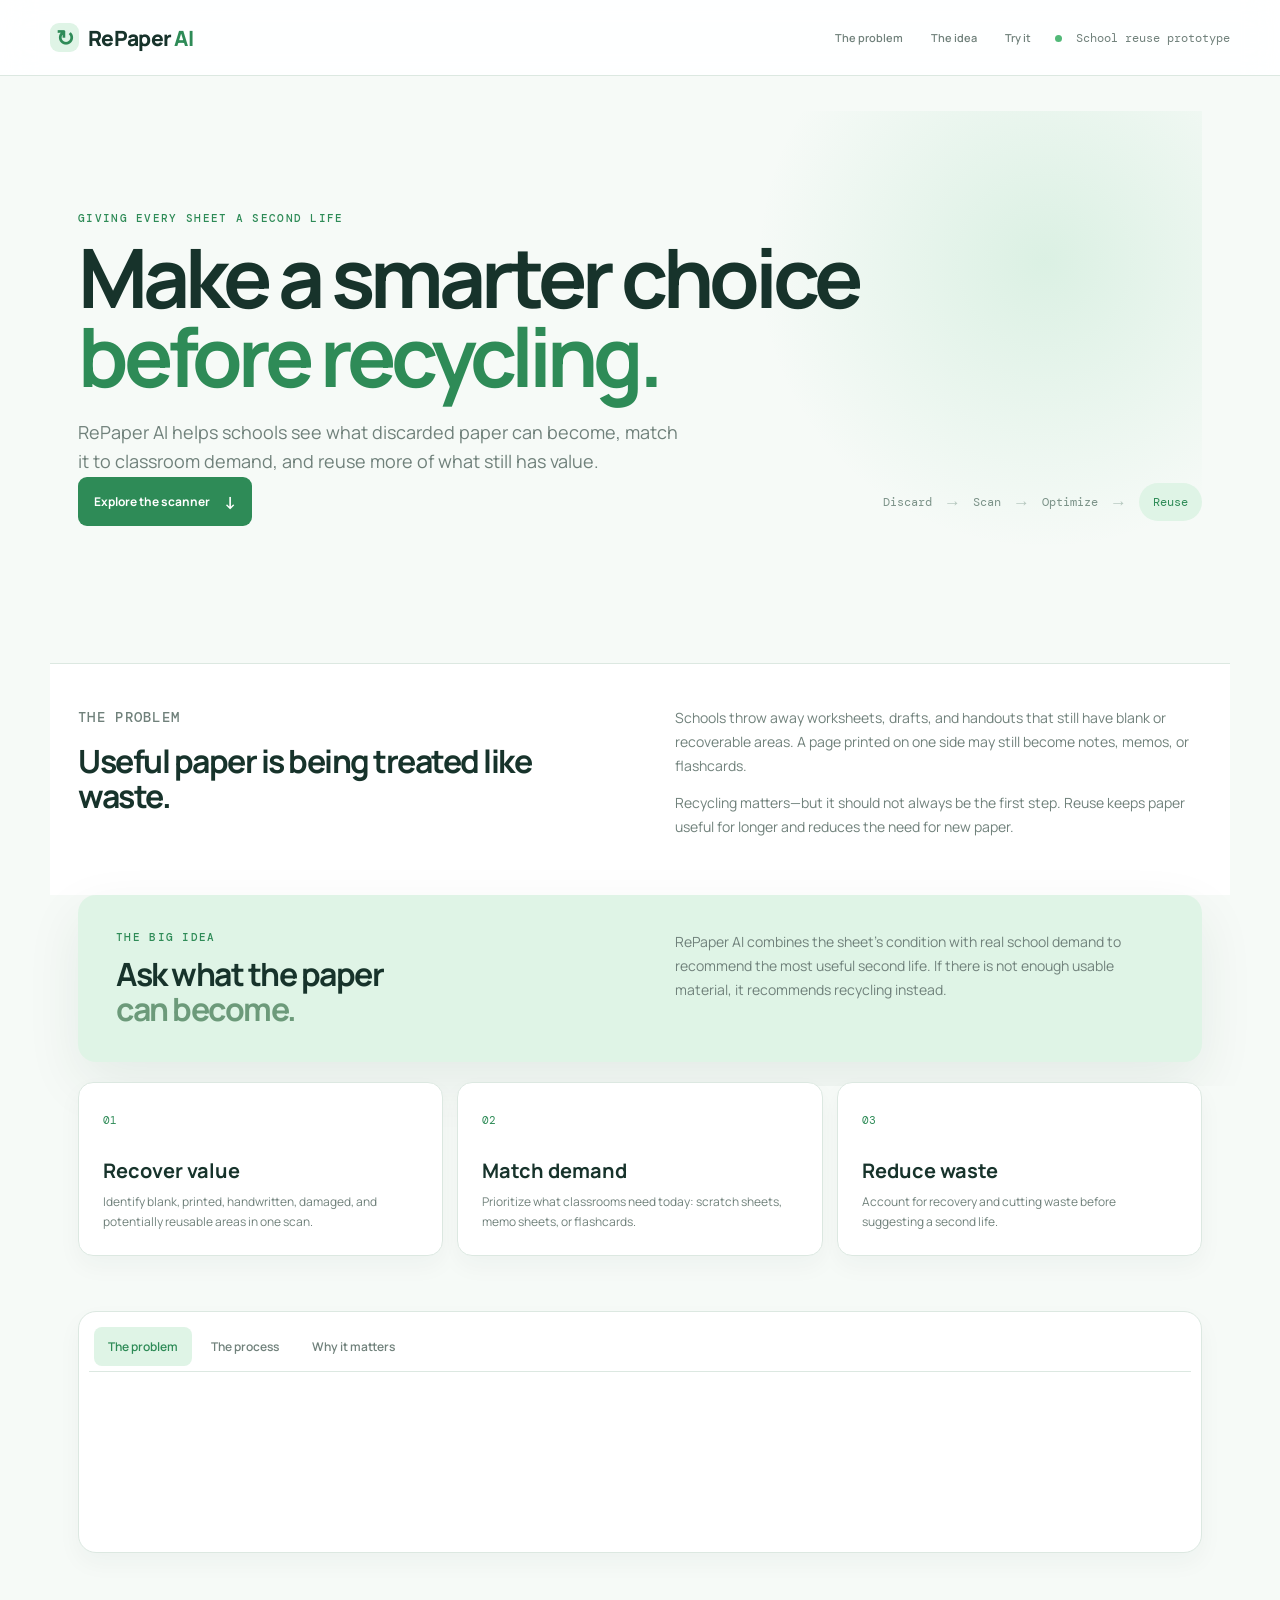
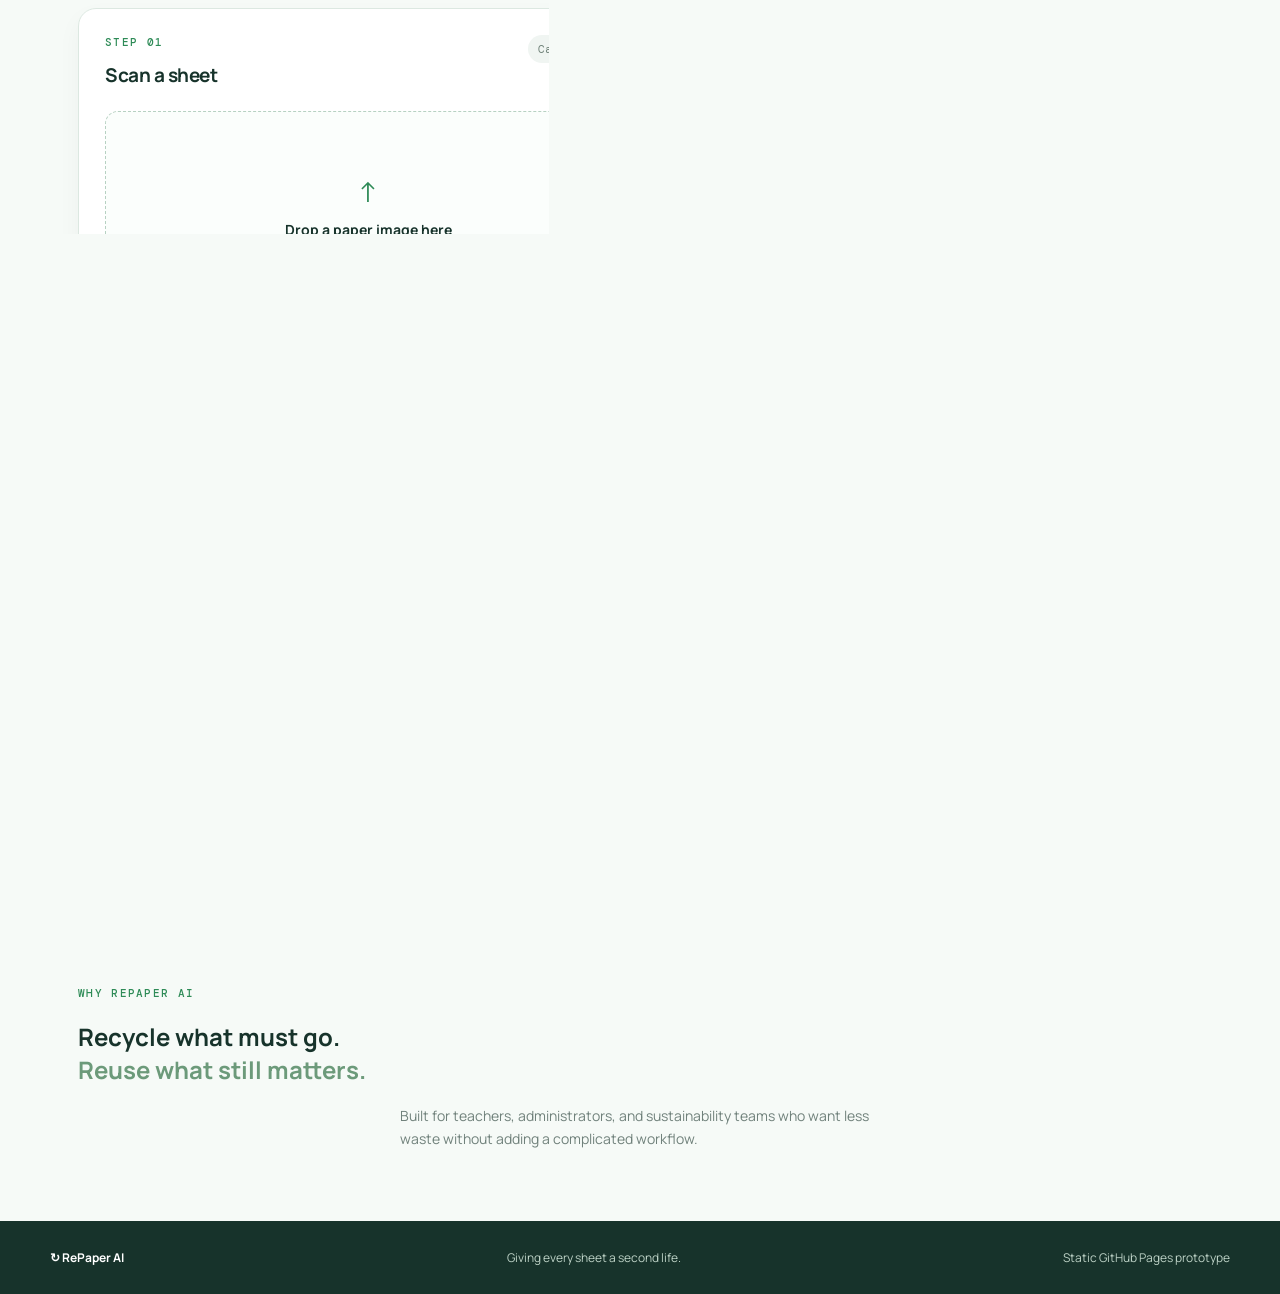
==== commit f747172c: "Added animations." ====
--- a/index.html
+++ b/index.html
@@ -9,6 +9,7 @@
   <link rel="stylesheet" href="profile.css" />
   <link rel="stylesheet" href="merged-profile.css" />
   <link rel="stylesheet" href="landing.css" />
+  <link rel="stylesheet" href="reference-theme.css" />
 </head>
 <body>
   <header class="topbar"><a class="brand" href="#top"><span class="brand-mark">↻</span><span>RePaper <em>AI</em></span></a><nav class="site-nav"><a href="#problem">The problem</a><a href="#solution">The idea</a><a href="#scanner">Try it</a></nav><span class="status"><i></i> School reuse prototype</span></header>
@@ -17,6 +18,7 @@
     <section class="story-grid" id="problem"><div><p class="eyebrow">THE PROBLEM</p><h2>Useful paper is being treated like waste.</h2></div><div><p>Schools throw away worksheets, drafts, and handouts that still have blank or recoverable areas. A page printed on one side may still become notes, memos, or flashcards.</p><p>Recycling matters—but it should not always be the first step. Reuse keeps paper useful for longer and reduces the need for new paper.</p></div></section>
     <section class="idea-banner" id="solution"><div><p class="eyebrow">THE BIG IDEA</p><h2>Ask what the paper<br /><span>can become.</span></h2></div><p>RePaper AI combines the sheet’s condition with real school demand to recommend the most useful second life. If there is not enough usable material, it recommends recycling instead.</p></section>
     <section class="value-cards"><article><span>01</span><h3>Recover value</h3><p>Identify blank, printed, handwritten, damaged, and potentially reusable areas in one scan.</p></article><article><span>02</span><h3>Match demand</h3><p>Prioritize what classrooms need today: scratch sheets, memo sheets, or flashcards.</p></article><article><span>03</span><h3>Reduce waste</h3><p>Account for recovery and cutting waste before suggesting a second life.</p></article></section>
+    <section class="story-tabs" aria-label="Learn about RePaper AI"><div class="tab-list" role="tablist" aria-label="RePaper AI overview"><button class="tab-button active" role="tab" aria-selected="true" aria-controls="tab-problem" id="tab-button-problem" data-tab="problem">The problem</button><button class="tab-button" role="tab" aria-selected="false" aria-controls="tab-process" id="tab-button-process" data-tab="process">The process</button><button class="tab-button" role="tab" aria-selected="false" aria-controls="tab-impact" id="tab-button-impact" data-tab="impact">Why it matters</button></div><div class="tab-panel active" role="tabpanel" id="tab-problem" aria-labelledby="tab-button-problem"><p class="eyebrow">BEFORE REPAPER AI</p><h2>Good paper gets discarded too early.</h2><p>A worksheet with printing on one side can still be useful. Today, that decision is usually made by guesswork.</p></div><div class="tab-panel" role="tabpanel" id="tab-process" aria-labelledby="tab-button-process" hidden><p class="eyebrow">THE REPAPER APPROACH</p><h2>See it. Understand it. Give it a job.</h2><p>A camera scan estimates the sheet’s condition, then school demand guides the most useful reuse format.</p></div><div class="tab-panel" role="tabpanel" id="tab-impact" aria-labelledby="tab-button-impact" hidden><p class="eyebrow">THE OUTCOME</p><h2>Reuse first. Recycle what remains.</h2><p>Schools save useful material, reduce demand for new paper, and get a clear record of the waste they divert.</p></div></section>
     <section class="workspace" id="scanner">
       <div class="panel"><div class="panel-heading"><div><p class="eyebrow">STEP 01</p><h2>Scan a sheet</h2></div><span class="step-badge">Camera ready</span></div><label class="dropzone" id="dropzone" for="fileInput"><input id="fileInput" type="file" accept="image/*" /><div id="dropContent"><span class="upload-icon">↑</span><strong>Drop a paper image here</strong><small>or click to browse · JPG, PNG up to 10 MB</small></div><img id="preview" alt="Uploaded paper preview" hidden /></label><div class="sample-row"><span>Don't have a scan?</span><button class="text-button" id="sampleBtn">Use a sample sheet</button></div><div class="analysis hidden" id="analysis"><div class="analysis-title"><span>Computer vision estimate</span><strong id="confidence">--</strong></div><div class="meter"><span id="meterFill"></span></div><div class="stats"><div><b id="blankStat">--</b><small>usable blank</small></div><div><b id="printedStat">--</b><small>printed / marked</small></div><div><b id="damageStat">--</b><small>damage / edge loss</small></div></div></div></div>
       <div class="panel"><div class="panel-heading"><div><p class="eyebrow">STEP 02</p><h2>Set school demand</h2></div><span class="step-badge green">Live inputs</span></div><p class="muted">What should RePaper prioritize today?</p><div class="demand-list"><label><span><b>Scratch sheets</b><small>Quick notes and rough work</small></span><input type="range" min="0" max="100" value="85" data-demand="scratch" /><output>85</output></label><label><span><b>Memo sheets</b><small>Small reminders and messages</small></span><input type="range" min="0" max="100" value="45" data-demand="memo" /><output>45</output></label><label><span><b>Flashcards</b><small>Study and revision cards</small></span><input type="range" min="0" max="100" value="25" data-demand="flashcards" /><output>25</output></label></div><div class="rule"></div><div class="principle"><span>◎</span><div><b>Reuse threshold</b><small>Only recommend reuse when recovery is at least <strong>20%</strong>.</small></div><button class="toggle on" aria-label="Toggle reuse threshold"><i></i></button></div></div>
@@ -24,6 +26,6 @@
     <section class="result-grid"><div class="panel result-panel"><div class="panel-heading"><div><p class="eyebrow">STEP 03</p><h2>Recommended second life</h2></div><span class="decision" id="decision">Waiting for scan</span></div><div class="recommendation"><div class="recommend-icon" id="recommendIcon">✦</div><div><h3 id="recommendation">Upload a sheet to begin</h3><p id="recommendationCopy">RePaper will compare usable area, cutting waste, and current demand.</p></div></div><div class="reasoning" id="reasoning"><span>AI reasoning will appear here</span></div></div><div class="panel layout-panel"><div class="panel-heading"><div><p class="eyebrow">OUTPUT</p><h2>Cutting layout</h2></div><button class="outline-button" id="printBtn">Print layout</button></div><div class="paper-preview"><div class="paper-sheet"><span class="paper-label">SCAN PREVIEW</span><div class="cut cut-a"></div><div class="cut cut-b"></div><div class="cut cut-c"></div></div></div><div class="layout-meta"><span><b id="pieceCount">0</b> pieces</span><span><b id="recovered">0%</b> recovered</span><span><b id="waste">0%</b> offcut</span></div></div></section>
     <section class="impact"><div><p class="eyebrow">SCHOOL IMPACT</p><h2>Small decisions add up.</h2></div><div class="impact-metrics"><div><b id="processed">128</b><span>sheets processed</span></div><div><b id="reused">86</b><span>reused successfully</span></div><div><b id="diverted">67%</b><span>diverted from recycling</span></div></div></section>
     <section class="profile-footer landing-footer"><p class="eyebrow">WHY REPAPER AI</p><h2>Recycle what must go.<br /><span>Reuse what still matters.</span></h2><p>Built for teachers, administrators, and sustainability teams who want less waste without adding a complicated workflow.</p></section>
-  </main><script type="module" src="app.js"></script>
+  </main><footer class="site-footer"><div><strong>↻ RePaper AI</strong><span>Giving every sheet a second life.</span><span>Static GitHub Pages prototype</span></div></footer><script type="module" src="app.js"></script>
 </body>
 </html>
--- a/landing.css
+++ b/landing.css
@@ -1 +1 @@
-.site-nav{display:flex;gap:18px;margin-left:auto;margin-right:24px}.site-nav a{color:var(--muted);font-size:11px;text-decoration:none}.site-nav a:hover{color:var(--green)}.landing-hero{padding-bottom:55px}.hero-cta{display:inline-flex;gap:14px;align-items:center;background:var(--green);border-radius:9px;color:#fff;text-decoration:none;font-size:12px;font-weight:700;padding:13px 16px}.hero-cta span{font-size:17px}.story-grid{border-top:1px solid var(--line);padding:42px 0;display:grid;grid-template-columns:1fr 1fr;gap:70px}.story-grid h2,.idea-banner h2{font-size:32px;line-height:1.1;letter-spacing:-1.5px;margin:0}.story-grid p,.idea-banner>p{color:var(--muted);font-size:14px;line-height:1.7;margin:0 0 14px}.idea-banner{display:grid;grid-template-columns:1fr 1fr;gap:70px;background:var(--mint);border-radius:18px;padding:35px 38px;margin-bottom:20px}.idea-banner h2 span,.landing-footer h2 span{color:#6c9a7a}.value-cards{display:grid;grid-template-columns:repeat(3,1fr);gap:14px;margin-bottom:55px}.value-cards article{background:#fff;border:1px solid var(--line);border-radius:15px;padding:24px}.value-cards article>span{color:var(--green);font:11px 'DM Mono'}.value-cards h3{font-size:20px;margin:28px 0 8px}.value-cards p{color:var(--muted);font-size:12px;line-height:1.6;margin:0}.landing-footer{margin-top:42px}.landing-footer>p:last-child{color:var(--muted);font-size:14px;line-height:1.7;max-width:480px;margin:0 auto}.landing-footer h2{margin-bottom:18px}@media(max-width:800px){.site-nav{display:none}.story-grid,.idea-banner{grid-template-columns:1fr;gap:12px}.idea-banner{padding:26px}.value-cards{grid-template-columns:1fr;margin-bottom:35px}}
+.site-nav{display:flex;gap:18px;margin-left:auto;margin-right:24px}.site-nav a{color:var(--muted);font-size:11px;text-decoration:none}.site-nav a:hover{color:var(--green)}.landing-hero{padding-bottom:55px}.hero-cta{display:inline-flex;gap:14px;align-items:center;background:var(--green);border-radius:9px;color:#fff;text-decoration:none;font-size:12px;font-weight:700;padding:13px 16px}.hero-cta span{font-size:17px}.story-grid{border-top:1px solid var(--line);padding:42px 0;display:grid;grid-template-columns:1fr 1fr;gap:70px}.story-grid h2,.idea-banner h2{font-size:32px;line-height:1.1;letter-spacing:-1.5px;margin:0}.story-grid p,.idea-banner>p{color:var(--muted);font-size:14px;line-height:1.7;margin:0 0 14px}.idea-banner{display:grid;grid-template-columns:1fr 1fr;gap:70px;background:var(--mint);border-radius:18px;padding:35px 38px;margin-bottom:20px}.idea-banner h2 span,.landing-footer h2 span{color:#6c9a7a}.value-cards{display:grid;grid-template-columns:repeat(3,1fr);gap:14px;margin-bottom:55px}.value-cards article{background:#fff;border:1px solid var(--line);border-radius:15px;padding:24px}.value-cards article>span{color:var(--green);font:11px 'DM Mono'}.value-cards h3{font-size:20px;margin:28px 0 8px}.value-cards p{color:var(--muted);font-size:12px;line-height:1.6;margin:0}.story-tabs{border:1px solid var(--line);border-radius:18px;padding:10px;margin-bottom:55px;background:#fff}.tab-list{display:flex;gap:5px;border-bottom:1px solid var(--line);padding:5px}.tab-button{border:0;background:transparent;border-radius:8px;color:var(--muted);cursor:pointer;font:600 12px Manrope;padding:11px 14px}.tab-button:hover,.tab-button.active{background:var(--mint);color:var(--green)}.tab-panel{padding:27px 25px 22px;min-height:170px;animation:tab-in .35s ease both}.tab-panel h2{font-size:25px;letter-spacing:-1px;margin:0 0 10px}.tab-panel p:not(.eyebrow){color:var(--muted);font-size:14px;line-height:1.65;max-width:650px;margin:0}.landing-footer{margin-top:42px}.landing-footer>p:last-child{color:var(--muted);font-size:14px;line-height:1.7;max-width:480px;margin:0 auto}.landing-footer h2{margin-bottom:18px}.hero,.story-grid,.idea-banner,.value-cards,.workspace,.result-grid,.impact,.landing-footer{animation:rise-in .7s ease both}.story-grid{animation-delay:.08s}.idea-banner{animation-delay:.16s}.value-cards{animation-delay:.24s}@keyframes rise-in{from{opacity:0;transform:translateY(18px)}to{opacity:1;transform:translateY(0)}}@keyframes tab-in{from{opacity:0;transform:translateY(7px)}to{opacity:1;transform:translateY(0)}}@media(prefers-reduced-motion:reduce){*,*::before,*::after{animation-duration:.01ms!important;animation-iteration-count:1!important;scroll-behavior:auto!important;transition-duration:.01ms!important}}@media(max-width:800px){.site-nav{display:none}.story-grid,.idea-banner{grid-template-columns:1fr;gap:12px}.idea-banner{padding:26px}.value-cards{grid-template-columns:1fr;margin-bottom:35px}.tab-list{overflow-x:auto}.tab-button{white-space:nowrap}}
--- a/reference-theme.css
+++ b/reference-theme.css
@@ -0,0 +1 @@
+html{scroll-behavior:smooth}.topbar{position:sticky;top:0;z-index:20;background:rgba(255,255,255,.9);backdrop-filter:blur(16px);height:76px;padding:0 max(28px,calc((100% - 1180px)/2))}.topbar .brand{text-decoration:none;color:var(--ink)}.site-nav{display:flex;gap:28px;margin-left:auto;margin-right:24px}.site-nav a{font-weight:600}.shell{padding-top:35px}.landing-hero{min-height:500px;padding:70px 0 85px;position:relative;overflow:hidden;background:radial-gradient(circle at 86% 30%,rgba(79,190,125,.16),transparent 28%),var(--cream)}.landing-hero h1{font-size:clamp(50px,7vw,82px);line-height:.96;letter-spacing:-5px}.landing-hero h1 span{color:var(--green)}.landing-hero .hero-copy{font-size:18px;max-width:610px}.story-grid{background:#fff;margin-left:-28px;margin-right:-28px;padding-left:28px;padding-right:28px}.idea-banner{box-shadow:0 20px 55px rgba(18,61,43,.08)}.value-cards article,.story-tabs,.panel{box-shadow:0 10px 25px rgba(18,61,43,.04)}.value-cards article{transition:transform .25s,box-shadow .25s}.value-cards article:hover{transform:translateY(-5px);box-shadow:0 20px 45px rgba(18,61,43,.1)}.site-footer{background:var(--ink);color:#dfeee5;padding:28px max(28px,calc((100% - 1180px)/2));font-size:12px}.site-footer>div{max-width:1180px;margin:auto;display:flex;justify-content:space-between;gap:16px}.site-footer strong{color:#fff}.site-footer span{color:#bdd2c6}@media(max-width:800px){.site-nav{display:none}.topbar{padding:0 20px}.shell{padding-top:15px}.landing-hero{padding-top:55px}.site-footer>div{flex-direction:column;gap:8px}}
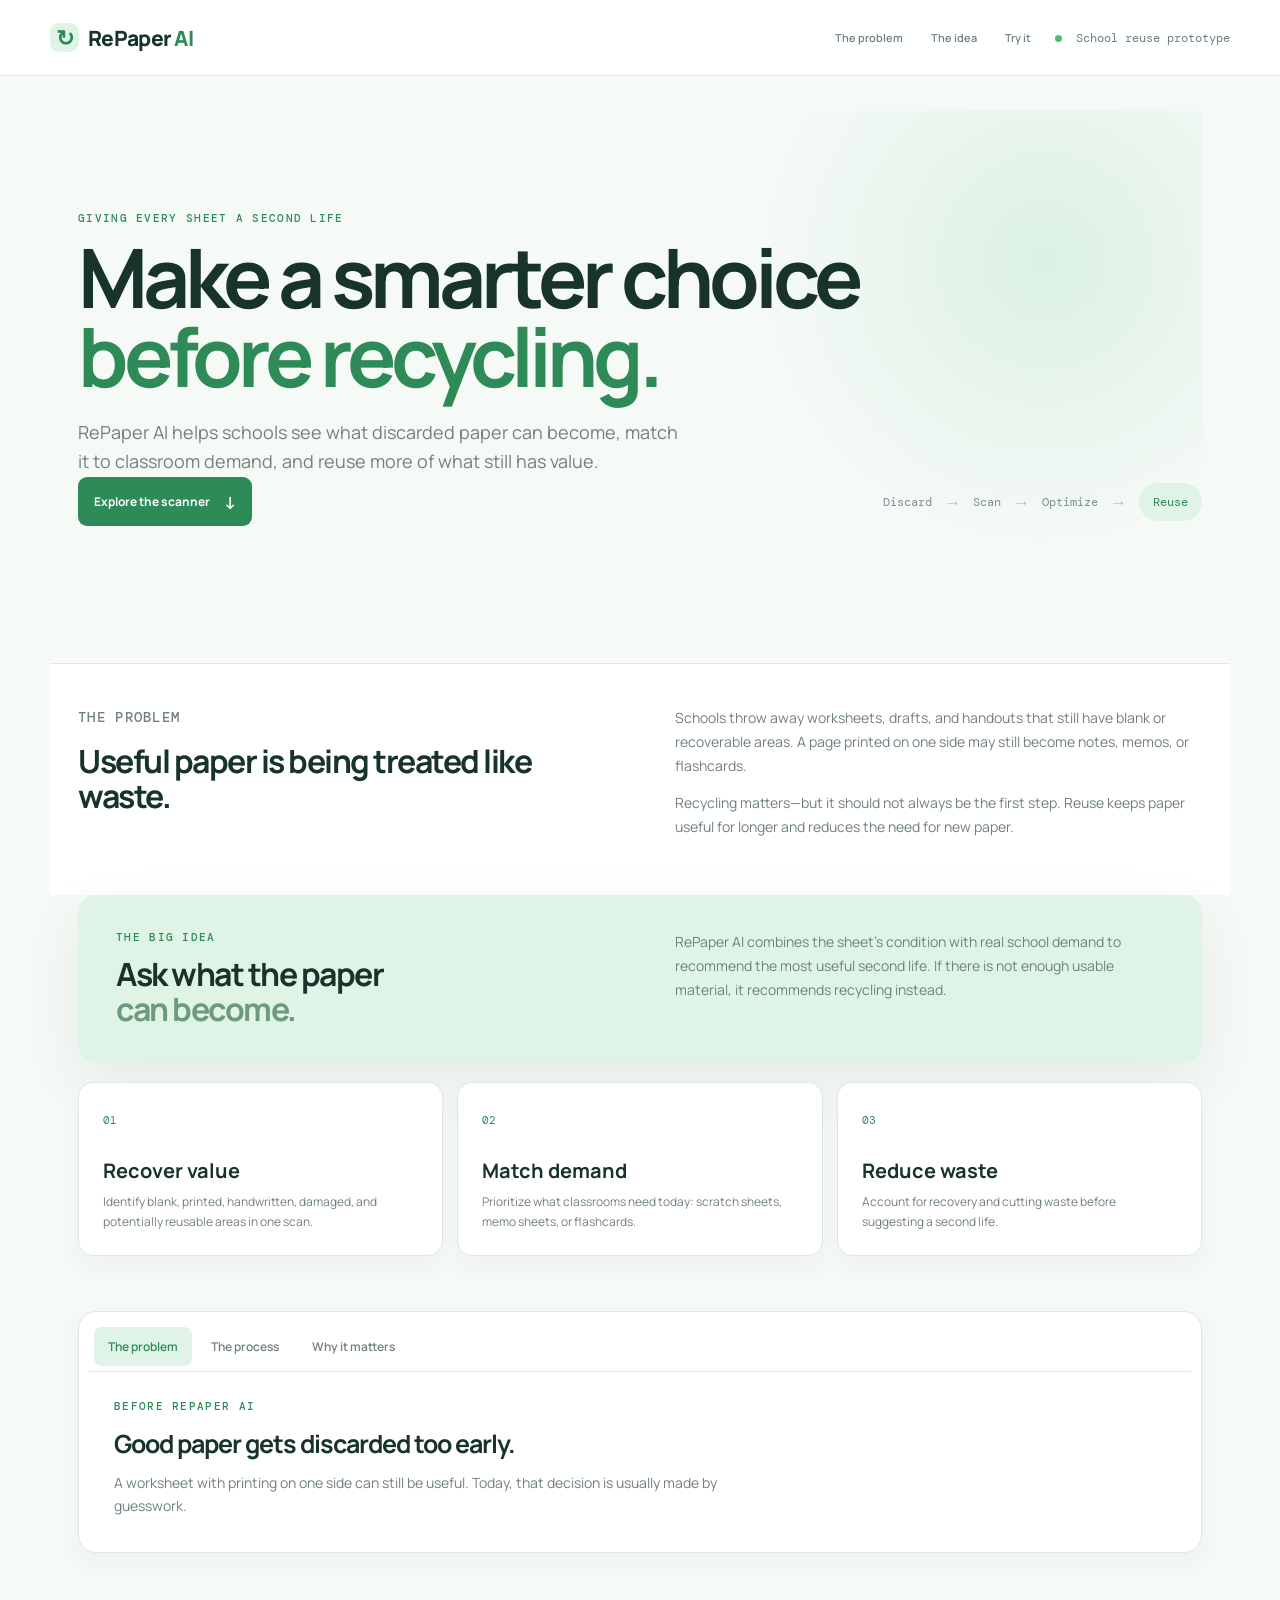
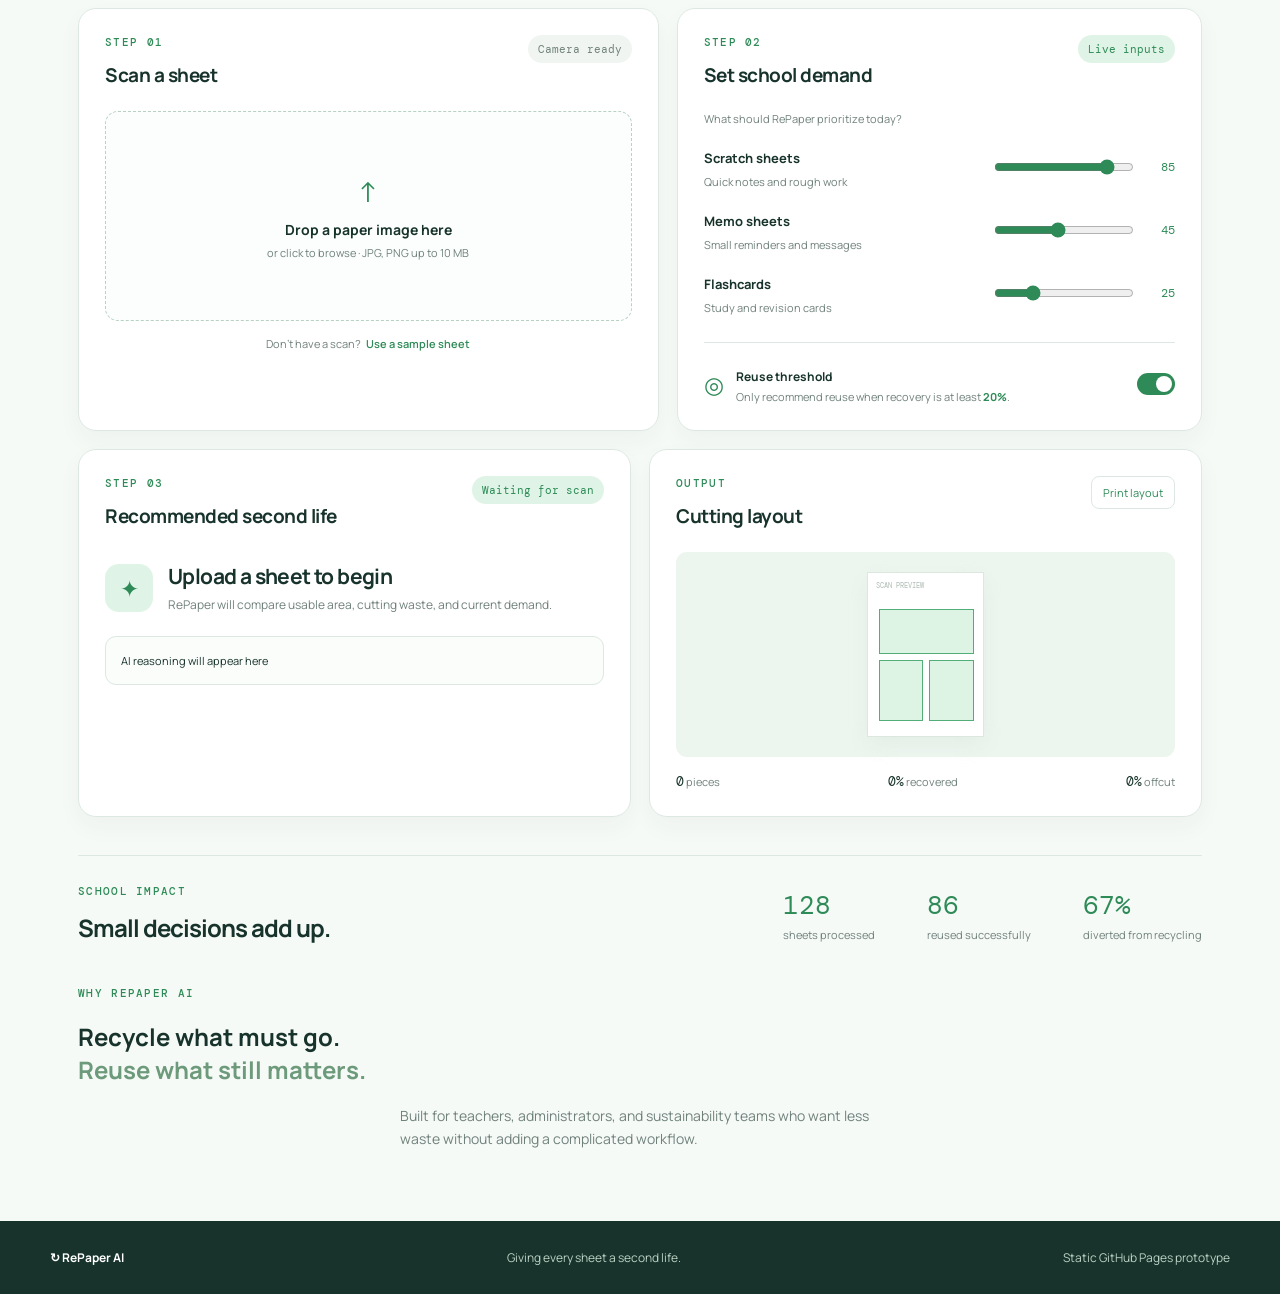
==== commit 7f542b47: "Fixed bugs" ====
--- a/index.html
+++ b/index.html
@@ -26,6 +26,6 @@
     <section class="result-grid"><div class="panel result-panel"><div class="panel-heading"><div><p class="eyebrow">STEP 03</p><h2>Recommended second life</h2></div><span class="decision" id="decision">Waiting for scan</span></div><div class="recommendation"><div class="recommend-icon" id="recommendIcon">✦</div><div><h3 id="recommendation">Upload a sheet to begin</h3><p id="recommendationCopy">RePaper will compare usable area, cutting waste, and current demand.</p></div></div><div class="reasoning" id="reasoning"><span>AI reasoning will appear here</span></div></div><div class="panel layout-panel"><div class="panel-heading"><div><p class="eyebrow">OUTPUT</p><h2>Cutting layout</h2></div><button class="outline-button" id="printBtn">Print layout</button></div><div class="paper-preview"><div class="paper-sheet"><span class="paper-label">SCAN PREVIEW</span><div class="cut cut-a"></div><div class="cut cut-b"></div><div class="cut cut-c"></div></div></div><div class="layout-meta"><span><b id="pieceCount">0</b> pieces</span><span><b id="recovered">0%</b> recovered</span><span><b id="waste">0%</b> offcut</span></div></div></section>
     <section class="impact"><div><p class="eyebrow">SCHOOL IMPACT</p><h2>Small decisions add up.</h2></div><div class="impact-metrics"><div><b id="processed">128</b><span>sheets processed</span></div><div><b id="reused">86</b><span>reused successfully</span></div><div><b id="diverted">67%</b><span>diverted from recycling</span></div></div></section>
     <section class="profile-footer landing-footer"><p class="eyebrow">WHY REPAPER AI</p><h2>Recycle what must go.<br /><span>Reuse what still matters.</span></h2><p>Built for teachers, administrators, and sustainability teams who want less waste without adding a complicated workflow.</p></section>
-  </main><footer class="site-footer"><div><strong>↻ RePaper AI</strong><span>Giving every sheet a second life.</span><span>Static GitHub Pages prototype</span></div></footer><script type="module" src="app.js"></script>
+  </main><footer class="site-footer"><div><strong>↻ RePaper AI</strong><span>Giving every sheet a second life.</span><span>Static GitHub Pages prototype</span></div></footer><script src="tabs.js"></script><script type="module" src="app.js"></script>
 </body>
 </html>
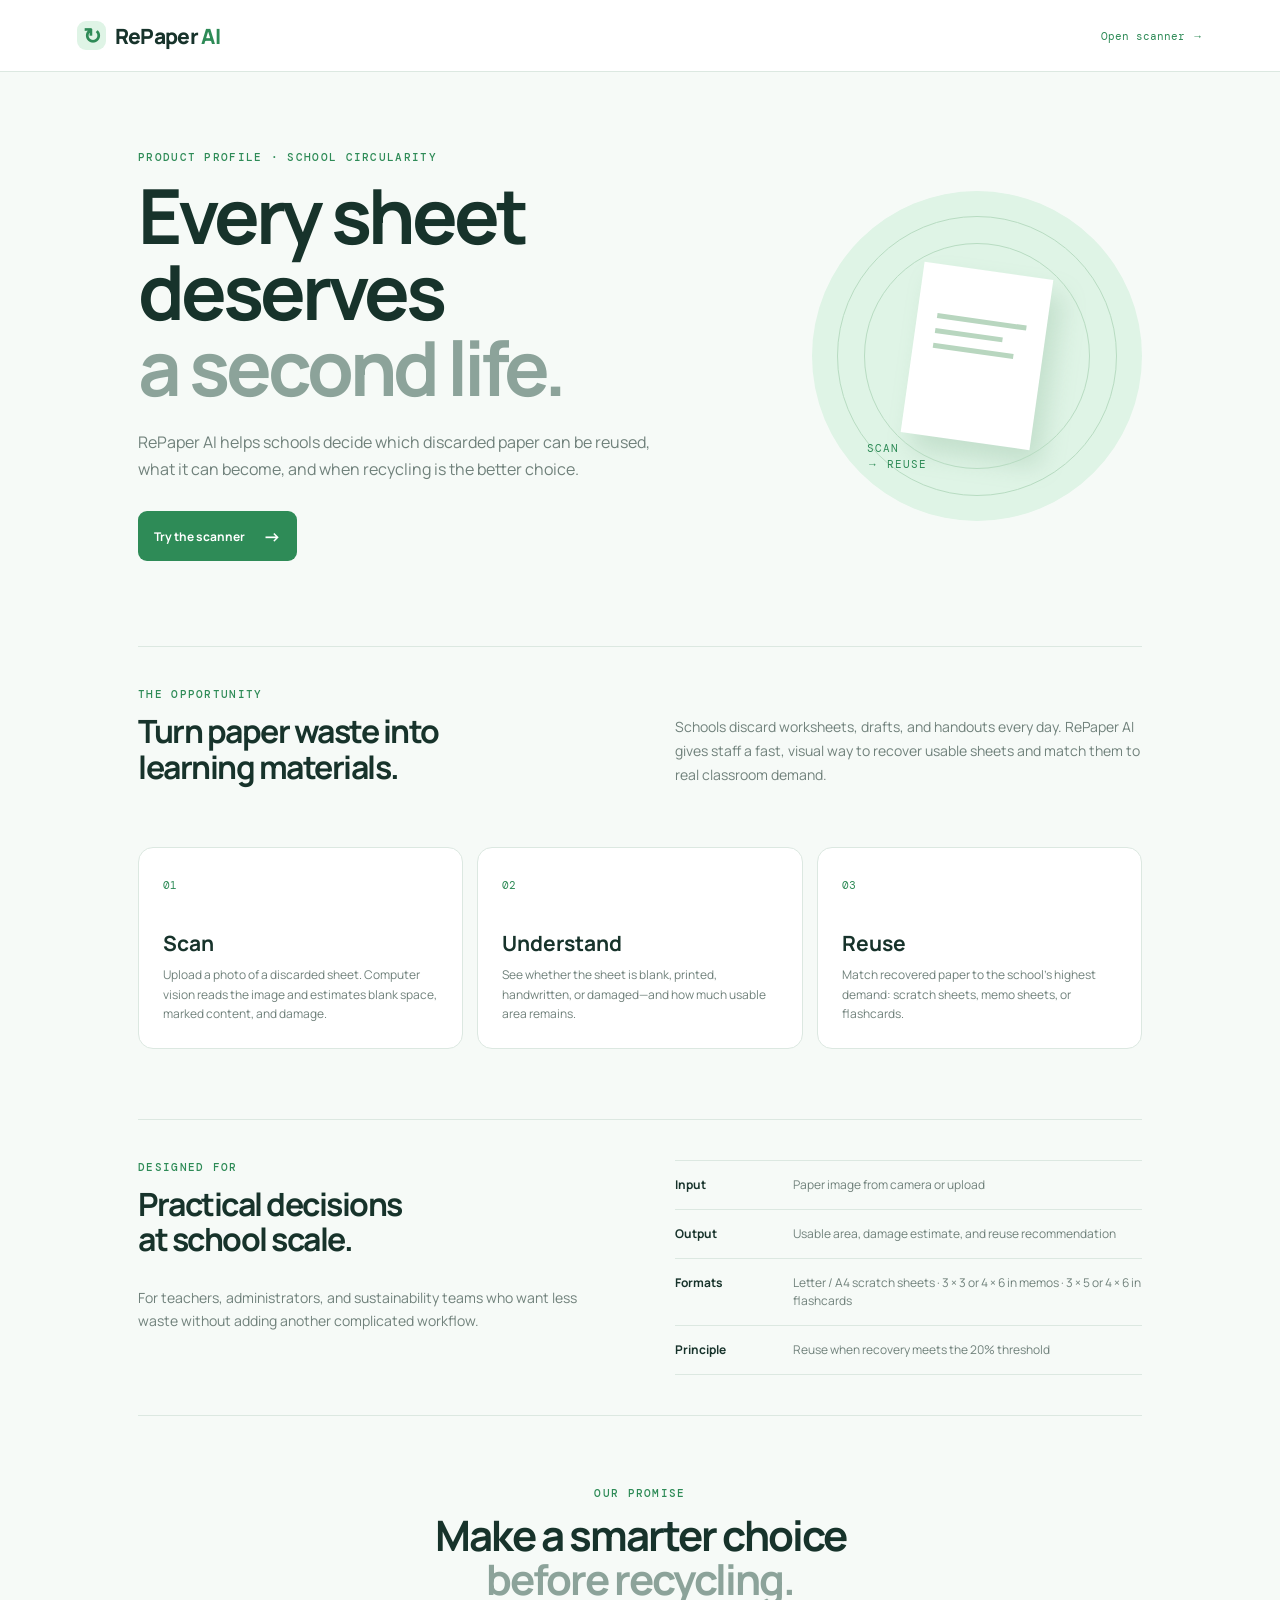
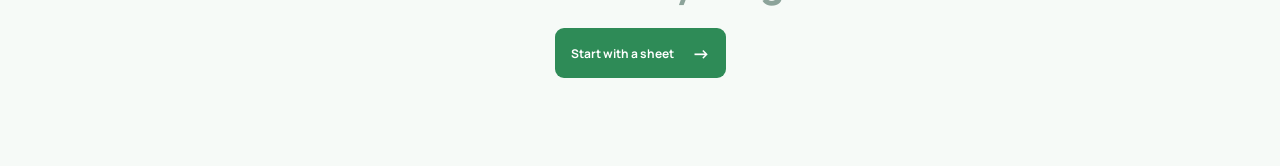
==== commit 11928c76: "added proper home page" ====
--- a/index.html
+++ b/index.html
@@ -4,28 +4,18 @@
   <meta charset="UTF-8" />
   <meta name="viewport" content="width=device-width, initial-scale=1.0" />
   <meta name="description" content="RePaper AI helps schools give discarded paper a useful second life before recycling." />
-  <title>RePaper AI — Give Every Sheet a Second Life</title>
+  <title>RePaper AI — Product Profile</title>
   <link rel="stylesheet" href="styles.css" />
-  <link rel="stylesheet" href="profile.css" />
-  <link rel="stylesheet" href="merged-profile.css" />
-  <link rel="stylesheet" href="landing.css" />
-  <link rel="stylesheet" href="reference-theme.css" />
+  <link rel="stylesheet" href="profile-page.css" />
 </head>
 <body>
-  <header class="topbar"><a class="brand" href="#top"><span class="brand-mark">↻</span><span>RePaper <em>AI</em></span></a><nav class="site-nav"><a href="#problem">The problem</a><a href="#solution">The idea</a><a href="#scanner">Try it</a></nav><span class="status"><i></i> School reuse prototype</span></header>
-  <main class="shell" id="top">
-    <section class="hero landing-hero"><div><p class="eyebrow">GIVING EVERY SHEET A SECOND LIFE</p><h1>Make a smarter choice<br /><span>before recycling.</span></h1><p class="hero-copy">RePaper AI helps schools see what discarded paper can become, match it to classroom demand, and reuse more of what still has value.</p><a class="hero-cta" href="#scanner">Explore the scanner <span>↓</span></a></div><div class="flow"><span>Discard</span><b>→</b><span>Scan</span><b>→</b><span>Optimize</span><b>→</b><span class="active">Reuse</span></div></section>
-    <section class="story-grid" id="problem"><div><p class="eyebrow">THE PROBLEM</p><h2>Useful paper is being treated like waste.</h2></div><div><p>Schools throw away worksheets, drafts, and handouts that still have blank or recoverable areas. A page printed on one side may still become notes, memos, or flashcards.</p><p>Recycling matters—but it should not always be the first step. Reuse keeps paper useful for longer and reduces the need for new paper.</p></div></section>
-    <section class="idea-banner" id="solution"><div><p class="eyebrow">THE BIG IDEA</p><h2>Ask what the paper<br /><span>can become.</span></h2></div><p>RePaper AI combines the sheet’s condition with real school demand to recommend the most useful second life. If there is not enough usable material, it recommends recycling instead.</p></section>
-    <section class="value-cards"><article><span>01</span><h3>Recover value</h3><p>Identify blank, printed, handwritten, damaged, and potentially reusable areas in one scan.</p></article><article><span>02</span><h3>Match demand</h3><p>Prioritize what classrooms need today: scratch sheets, memo sheets, or flashcards.</p></article><article><span>03</span><h3>Reduce waste</h3><p>Account for recovery and cutting waste before suggesting a second life.</p></article></section>
-    <section class="story-tabs" aria-label="Learn about RePaper AI"><div class="tab-list" role="tablist" aria-label="RePaper AI overview"><button class="tab-button active" role="tab" aria-selected="true" aria-controls="tab-problem" id="tab-button-problem" data-tab="problem">The problem</button><button class="tab-button" role="tab" aria-selected="false" aria-controls="tab-process" id="tab-button-process" data-tab="process">The process</button><button class="tab-button" role="tab" aria-selected="false" aria-controls="tab-impact" id="tab-button-impact" data-tab="impact">Why it matters</button></div><div class="tab-panel active" role="tabpanel" id="tab-problem" aria-labelledby="tab-button-problem"><p class="eyebrow">BEFORE REPAPER AI</p><h2>Good paper gets discarded too early.</h2><p>A worksheet with printing on one side can still be useful. Today, that decision is usually made by guesswork.</p></div><div class="tab-panel" role="tabpanel" id="tab-process" aria-labelledby="tab-button-process" hidden><p class="eyebrow">THE REPAPER APPROACH</p><h2>See it. Understand it. Give it a job.</h2><p>A camera scan estimates the sheet’s condition, then school demand guides the most useful reuse format.</p></div><div class="tab-panel" role="tabpanel" id="tab-impact" aria-labelledby="tab-button-impact" hidden><p class="eyebrow">THE OUTCOME</p><h2>Reuse first. Recycle what remains.</h2><p>Schools save useful material, reduce demand for new paper, and get a clear record of the waste they divert.</p></div></section>
-    <section class="workspace" id="scanner">
-      <div class="panel"><div class="panel-heading"><div><p class="eyebrow">STEP 01</p><h2>Scan a sheet</h2></div><span class="step-badge">Camera ready</span></div><label class="dropzone" id="dropzone" for="fileInput"><input id="fileInput" type="file" accept="image/*" /><div id="dropContent"><span class="upload-icon">↑</span><strong>Drop a paper image here</strong><small>or click to browse · JPG, PNG up to 10 MB</small></div><img id="preview" alt="Uploaded paper preview" hidden /></label><div class="sample-row"><span>Don't have a scan?</span><button class="text-button" id="sampleBtn">Use a sample sheet</button></div><div class="analysis hidden" id="analysis"><div class="analysis-title"><span>Computer vision estimate</span><strong id="confidence">--</strong></div><div class="meter"><span id="meterFill"></span></div><div class="stats"><div><b id="blankStat">--</b><small>usable blank</small></div><div><b id="printedStat">--</b><small>printed / marked</small></div><div><b id="damageStat">--</b><small>damage / edge loss</small></div></div></div></div>
-      <div class="panel"><div class="panel-heading"><div><p class="eyebrow">STEP 02</p><h2>Set school demand</h2></div><span class="step-badge green">Live inputs</span></div><p class="muted">What should RePaper prioritize today?</p><div class="demand-list"><label><span><b>Scratch sheets</b><small>Quick notes and rough work</small></span><input type="range" min="0" max="100" value="85" data-demand="scratch" /><output>85</output></label><label><span><b>Memo sheets</b><small>Small reminders and messages</small></span><input type="range" min="0" max="100" value="45" data-demand="memo" /><output>45</output></label><label><span><b>Flashcards</b><small>Study and revision cards</small></span><input type="range" min="0" max="100" value="25" data-demand="flashcards" /><output>25</output></label></div><div class="rule"></div><div class="principle"><span>◎</span><div><b>Reuse threshold</b><small>Only recommend reuse when recovery is at least <strong>20%</strong>.</small></div><button class="toggle on" aria-label="Toggle reuse threshold"><i></i></button></div></div>
-    </section>
-    <section class="result-grid"><div class="panel result-panel"><div class="panel-heading"><div><p class="eyebrow">STEP 03</p><h2>Recommended second life</h2></div><span class="decision" id="decision">Waiting for scan</span></div><div class="recommendation"><div class="recommend-icon" id="recommendIcon">✦</div><div><h3 id="recommendation">Upload a sheet to begin</h3><p id="recommendationCopy">RePaper will compare usable area, cutting waste, and current demand.</p></div></div><div class="reasoning" id="reasoning"><span>AI reasoning will appear here</span></div></div><div class="panel layout-panel"><div class="panel-heading"><div><p class="eyebrow">OUTPUT</p><h2>Cutting layout</h2></div><button class="outline-button" id="printBtn">Print layout</button></div><div class="paper-preview"><div class="paper-sheet"><span class="paper-label">SCAN PREVIEW</span><div class="cut cut-a"></div><div class="cut cut-b"></div><div class="cut cut-c"></div></div></div><div class="layout-meta"><span><b id="pieceCount">0</b> pieces</span><span><b id="recovered">0%</b> recovered</span><span><b id="waste">0%</b> offcut</span></div></div></section>
-    <section class="impact"><div><p class="eyebrow">SCHOOL IMPACT</p><h2>Small decisions add up.</h2></div><div class="impact-metrics"><div><b id="processed">128</b><span>sheets processed</span></div><div><b id="reused">86</b><span>reused successfully</span></div><div><b id="diverted">67%</b><span>diverted from recycling</span></div></div></section>
-    <section class="profile-footer landing-footer"><p class="eyebrow">WHY REPAPER AI</p><h2>Recycle what must go.<br /><span>Reuse what still matters.</span></h2><p>Built for teachers, administrators, and sustainability teams who want less waste without adding a complicated workflow.</p></section>
-  </main><footer class="site-footer"><div><strong>↻ RePaper AI</strong><span>Giving every sheet a second life.</span><span>Static GitHub Pages prototype</span></div></footer><script src="tabs.js"></script><script type="module" src="app.js"></script>
+  <header class="topbar"><a class="brand" href="index.html"><span class="brand-mark">↻</span><span>RePaper <em>AI</em></span></a><a class="profile-back" href="scanner.html">Open scanner →</a></header>
+  <main class="profile-page">
+    <section class="profile-hero"><div><p class="eyebrow">PRODUCT PROFILE · SCHOOL CIRCULARITY</p><h1>Every sheet deserves<br /><span>a second life.</span></h1><p class="profile-lead">RePaper AI helps schools decide which discarded paper can be reused, what it can become, and when recycling is the better choice.</p><a class="profile-cta" href="scanner.html">Try the scanner <span>→</span></a></div><div class="profile-orb"><div class="orb-sheet"><i></i><i></i><i></i></div><span>SCAN<br />→ REUSE</span></div></section>
+    <section class="profile-intro"><div><p class="eyebrow">THE OPPORTUNITY</p><h2>Turn paper waste into<br />learning materials.</h2></div><p>Schools discard worksheets, drafts, and handouts every day. RePaper AI gives staff a fast, visual way to recover usable sheets and match them to real classroom demand.</p></section>
+    <section class="profile-cards"><article><span class="card-number">01</span><h3>Scan</h3><p>Upload a photo of a discarded sheet. Computer vision reads the image and estimates blank space, marked content, and damage.</p></article><article><span class="card-number">02</span><h3>Understand</h3><p>See whether the sheet is blank, printed, handwritten, or damaged—and how much usable area remains.</p></article><article><span class="card-number">03</span><h3>Reuse</h3><p>Match recovered paper to the school’s highest demand: scratch sheets, memo sheets, or flashcards.</p></article></section>
+    <section class="profile-spec"><div><p class="eyebrow">DESIGNED FOR</p><h2>Practical decisions<br />at school scale.</h2><p>For teachers, administrators, and sustainability teams who want less waste without adding another complicated workflow.</p></div><div class="spec-list"><div><strong>Input</strong><span>Paper image from camera or upload</span></div><div><strong>Output</strong><span>Usable area, damage estimate, and reuse recommendation</span></div><div><strong>Formats</strong><span>Letter / A4 scratch sheets · 3 × 3 or 4 × 6 in memos · 3 × 5 or 4 × 6 in flashcards</span></div><div><strong>Principle</strong><span>Reuse when recovery meets the 20% threshold</span></div></div></section>
+    <section class="profile-footer"><p class="eyebrow">OUR PROMISE</p><h2>Make a smarter choice<br /><span>before recycling.</span></h2><a class="profile-cta" href="scanner.html">Start with a sheet <span>→</span></a></section>
+  </main>
 </body>
 </html>
--- a/profile-page.css
+++ b/profile-page.css
@@ -0,0 +1 @@
+.brand{text-decoration:none;color:var(--ink)}.profile-back{color:var(--green);font:11px 'DM Mono';text-decoration:none}.profile-page{max-width:1060px;margin:auto;padding:78px 28px}.profile-hero{display:grid;grid-template-columns:1fr 330px;align-items:center;gap:80px;padding-bottom:85px}.profile-hero h1{font-size:clamp(42px,6vw,76px);line-height:1;letter-spacing:-4px;margin:0 0 24px}.profile-hero h1 span,.profile-footer h2 span{color:#8ca39a}.profile-lead{max-width:520px;color:var(--muted);font-size:16px;line-height:1.7;margin:0 0 28px}.profile-cta{display:inline-flex;align-items:center;gap:18px;background:var(--green);border-radius:9px;color:#fff;padding:13px 16px;text-decoration:none;font-size:12px;font-weight:700}.profile-cta span{font-size:18px}.profile-orb{height:330px;width:330px;border-radius:50%;background:var(--mint);display:grid;place-items:center;position:relative}.profile-orb:before,.profile-orb:after{content:'';position:absolute;border:1px solid #b8dcc2;border-radius:50%;inset:25px}.profile-orb:after{inset:52px}.profile-orb>span{position:absolute;bottom:48px;left:55px;color:var(--green);font:11px/1.5 'DM Mono';letter-spacing:1px}.orb-sheet{width:130px;height:172px;background:#fff;box-shadow:12px 15px 25px #79a98844;transform:rotate(8deg);padding:39px 20px}.orb-sheet i{display:block;height:5px;background:#b8d6bf;margin:10px 0}.orb-sheet i:nth-child(2){width:75%}.orb-sheet i:nth-child(3){width:90%}.profile-intro,.profile-spec{border-top:1px solid var(--line);padding:40px 0;display:grid;grid-template-columns:1fr 1fr;gap:70px}.profile-intro h2,.profile-spec h2{font-size:32px;line-height:1.1;letter-spacing:-1.5px;margin:0}.profile-intro>p,.profile-spec>div>p:last-child{color:var(--muted);font-size:14px;line-height:1.7;margin:28px 0 0}.profile-cards{display:grid;grid-template-columns:repeat(3,1fr);gap:14px;padding:20px 0 70px}.profile-cards article{border:1px solid var(--line);border-radius:15px;padding:24px;background:#fff}.card-number{color:var(--green);font:11px 'DM Mono'}.profile-cards h3{font-size:21px;margin:35px 0 8px}.profile-cards p{color:var(--muted);font-size:12px;line-height:1.65;margin:0}.spec-list{border-top:1px solid var(--line)}.spec-list div{display:grid;grid-template-columns:100px 1fr;gap:18px;border-bottom:1px solid var(--line);padding:15px 0;font-size:12px}.spec-list strong{color:var(--ink)}.spec-list span{color:var(--muted);line-height:1.5}.profile-footer{text-align:center;border-top:1px solid var(--line);padding:70px 0 10px}.profile-footer h2{font-size:42px;line-height:1.05;letter-spacing:-2px;margin:0 0 27px}@media(max-width:760px){.profile-page{padding-top:45px}.profile-hero{grid-template-columns:1fr;gap:45px}.profile-orb{width:260px;height:260px}.profile-intro,.profile-spec{grid-template-columns:1fr;gap:5px}.profile-cards{grid-template-columns:1fr;padding-bottom:45px}.profile-footer h2{font-size:34px}}
